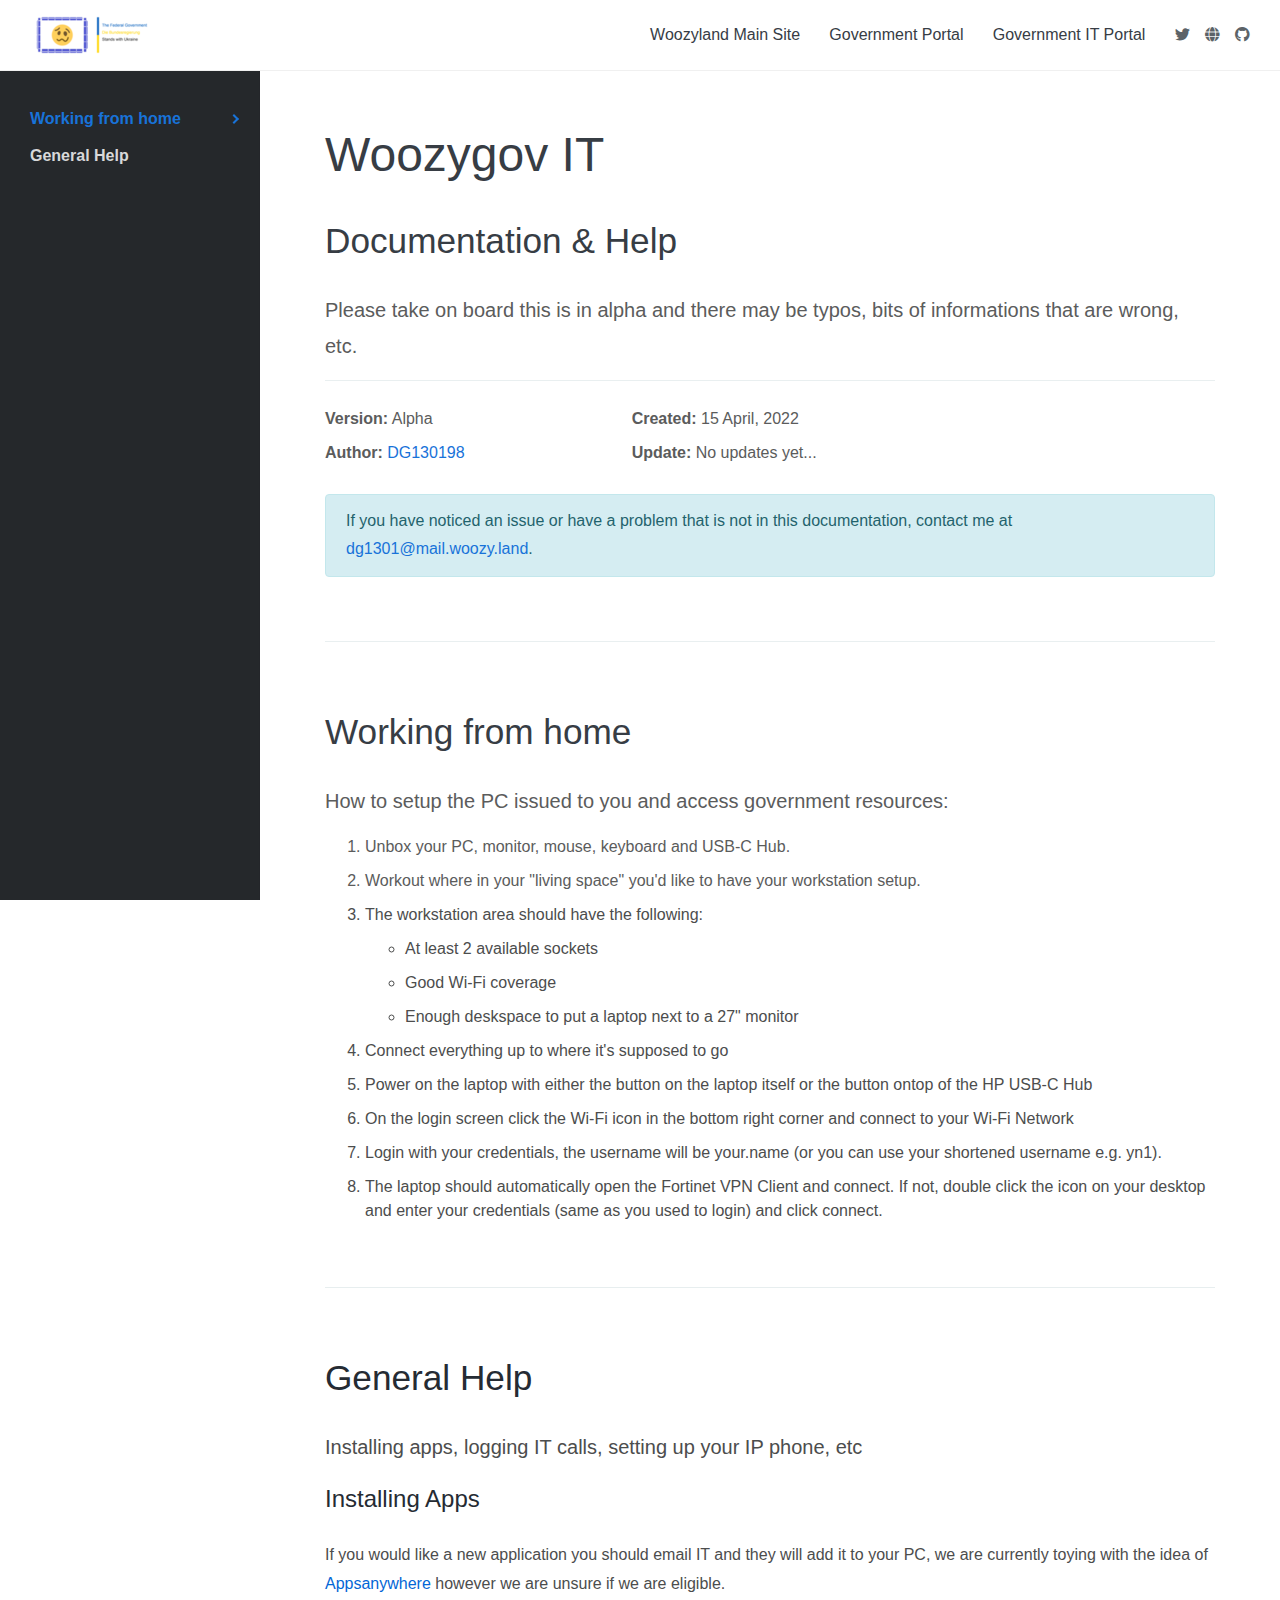
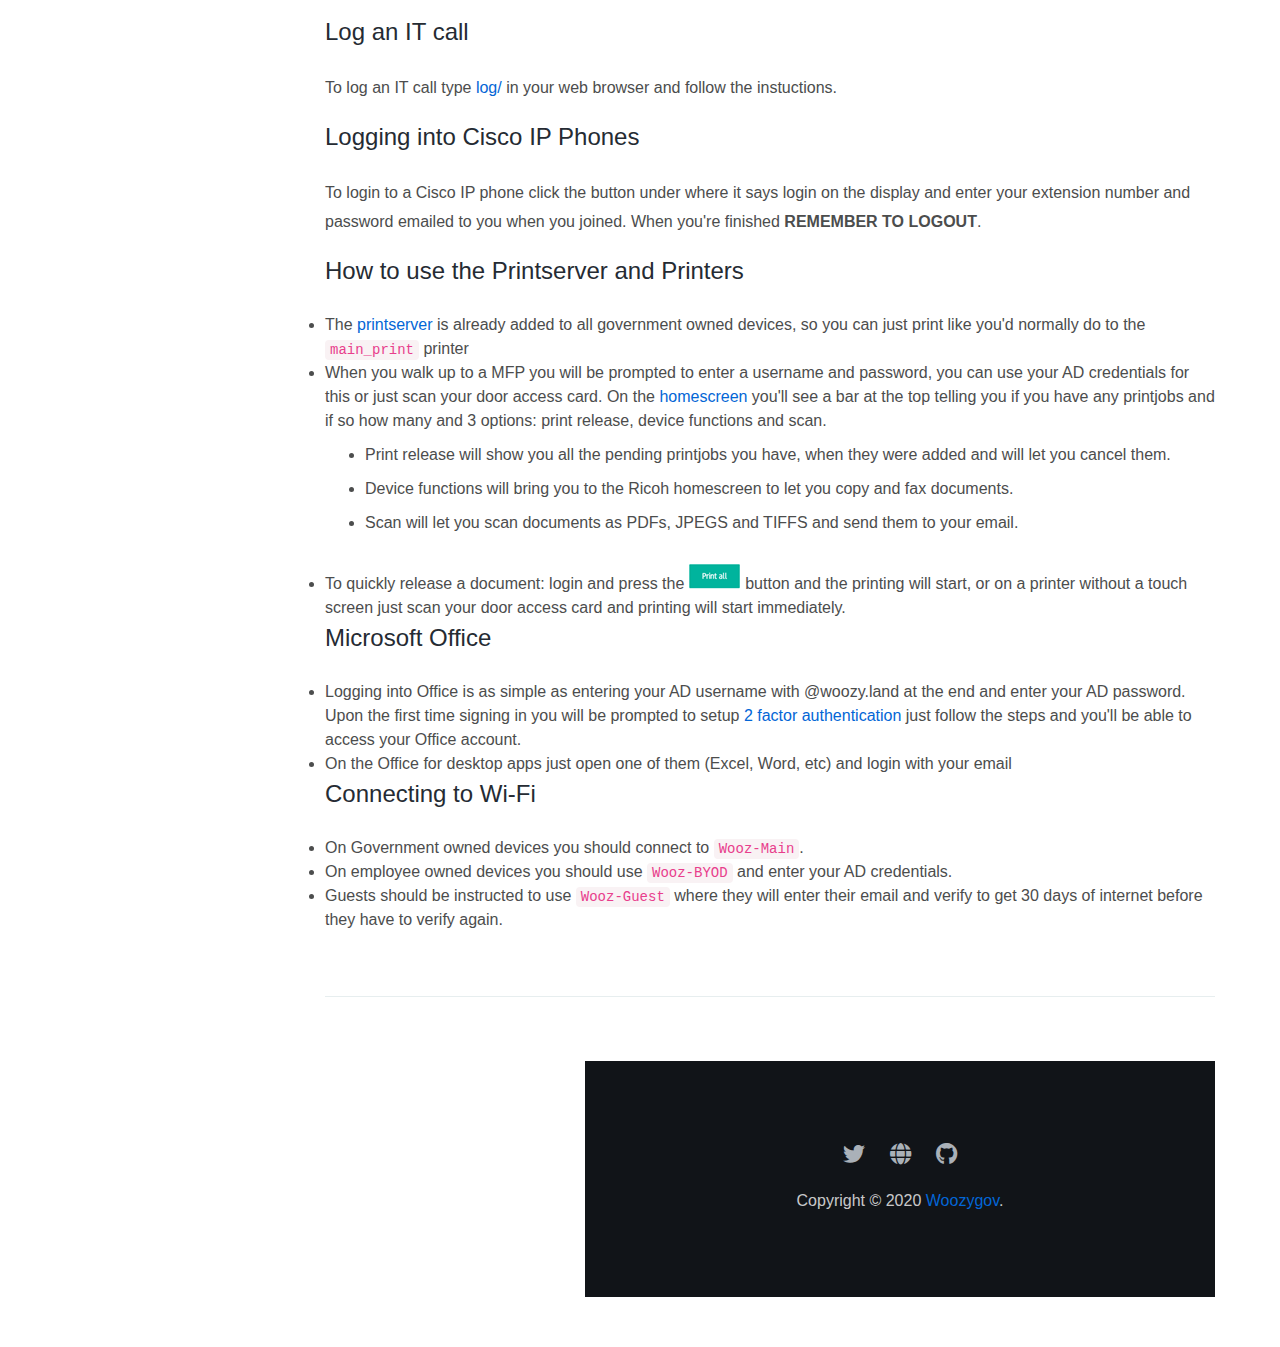
==== index.html @ 7e3f7d31 "Update" ====
<!DOCTYPE html>
<html lang="en">
<head>
<meta charset="UTF-8" />
<meta http-equiv="X-UA-Compatible" content="IE=edge">
<meta name="viewport" content="width=device-width, initial-scale=1, minimum-scale=1.0, shrink-to-fit=no">
<link href="https://woozy.land/assets/twitterwoozy.png" rel="icon" />
<title>Woozygov IT Docs</title>
<meta name="description" content="Woozygov IT Docs">
<meta name="author" content="DG1301">

<link rel="stylesheet" type="text/css" href="assets/vendor/bootstrap/css/bootstrap.min.css" />
<link rel="stylesheet" type="text/css" href="assets/vendor/font-awesome/css/all.min.css" />
<link rel="stylesheet" type="text/css" href="assets/vendor/magnific-popup/magnific-popup.min.css" />
<link rel="stylesheet" type="text/css" href="assets/vendor/highlight.js/styles/github.css" />
<link rel="stylesheet" type="text/css" href="assets/css/stylesheet.css" />
</head>

<body data-spy="scroll" data-target=".idocs-navigation" data-offset="125">

<div class="preloader">
  <div class="lds-ellipsis">
    <div></div>
    <div></div>
    <div></div>
    <div></div>
  </div>
</div>

<div id="main-wrapper"> 
  
  <header id="header" class="sticky-top"> 
    <nav class="primary-menu navbar navbar-expand-lg navbar-dropdown-dark">
      <div class="container-fluid">
		<button id="sidebarCollapse" class="navbar-toggler d-block d-md-none" type="button"><span></span><span class="w-75"></span><span class="w-50"></span></button>
		
        <a class="logo ml-md-3" href="https://woozy.land" title=""> <img src="fedgov_transparent_50.png" alt="Woozyland Logo"/> </a> 
        
		<button class="navbar-toggler ml-auto" type="button" data-toggle="collapse" data-target="#header-nav"><span></span><span></span><span></span></button>
        
		<div id="header-nav" class="collapse navbar-collapse justify-content-end">
          <ul class="navbar-nav">
                <li><a class="dropdown-item" href="https://woozy.land">Woozyland Main Site</a></li>
                <li><a class="dropdown-item" href="https://gov.woozy.land">Government Portal</a>
                <li><a class="dropdown-item" href="https://it.gov.woozy.land">Government IT Portal</a></li>
        </div>
        <ul class="social-icons social-icons-sm ml-lg-2 mr-2">
          <li class="social-icons-twitter"><a data-toggle="tooltip" href="https://www.twitter.com/woozygov/" target="_blank" title="" data-original-title="Twitter"><i class="fab fa-twitter"></i></a></li>
          <li class="social-icons-facebook"><a data-toggle="tooltip" href="https://woozy.land" target="_blank" title="" data-original-title="Website"><i class="fa fa-globe"></i></a></li>
          <li class="social-icons-github"><a data-toggle="tooltip" href="https://www.github.com/woozyland/" target="_blank" title="" data-original-title="Github"><i class="fab fa-github"></i></a></li>
        </ul>
      </div>
    </nav>
  </header>
  
  <div id="content" role="main">
    
	<div class="idocs-navigation bg-dark docs-navigation-dark">
      <ul class="nav flex-column ">
        <li class="nav-item"><a class="nav-link active" href="#workfromhome">Working from home</a></li>
        <li class="nav-item"><a class="nav-link" href="#gh">General Help</a>
          <ul class="nav flex-column">
			        <li class="nav-item"><a class="nav-link" href="#installapp">Installing Apps</a></li>
			        <li class="nav-item"><a class="nav-link" href="#logitcall">Log an IT Call</a></li>
			        <li class="nav-item"><a class="nav-link" href="#ciscoextlogin">Logging into Cisco IP Phones</a></li>
			        <li class="nav-item"><a class="nav-link" href="#printing">How to use the PrintServer and Printers</a></li>
			        <li class="nav-item"><a class="nav-link" href="#office">Microsoft Office</a></li>
              <li class="nav-item"><a class="nav-link" href="#wifi">Connecting to Wi-Fi</a></li>
          </ul>
        </li>
    </div>
    
    <div class="idocs-content">
      <div class="container"> 
        
        <section id="start">
        <h1>Woozygov IT</h1>
        <h2>Documentation & Help</h2>
        <p class="lead">Please take on board this is in alpha and there may be typos, bits of informations that are wrong, etc.</p>
		<hr>
		<div class="row">
			<div class="col-sm-6 col-lg-4">
				<ul class="list-unstyled">
					<li><strong>Version:</strong> Alpha</li>
					<li><strong>Author:</strong> <a href="https://twitter.com/dg130198" target="_blank">DG130198</a></li>
				</ul>
			</div>
			<div class="col-sm-6 col-lg-4">
				<ul class="list-unstyled">
					<li><strong class="font-weight-700">Created:</strong> 15 April, 2022</li>
					<li><strong>Update:</strong> No updates yet...</li>
				</ul>
			</div>
		</div>
        <p class="alert alert-info">If you have noticed an issue or have a problem that is not in this documentation, contact me at <a href="mailto:dg1301@mail.woozy.land">dg1301@mail.woozy.land</a>.</p>
        </section>
        
		<hr class="divider">
		
        <section id="workfromhome">
          <h2>Working from home</h2>
          <p class="lead">How to setup the PC issued to you and access government resources:</p>
          <ol>
            <li>Unbox your PC, monitor, mouse, keyboard and USB-C Hub.</li>
            <li>Workout where in your "living space" you'd like to have your workstation setup.</li>
            <li>The workstation area should have the following:
                <ul>
			          <li>At least 2 available sockets</li>
                <li>Good Wi-Fi coverage</li>
                <li>Enough deskspace to put a laptop next to a 27" monitor</li>
                </ul>
			      </li>
			      <li>Connect everything up to where it's supposed to go</li>
            <li>Power on the laptop with either the button on the laptop itself or the button ontop of the HP USB-C Hub</li>
            <li>On the login screen click the Wi-Fi icon in the bottom right corner and connect to your Wi-Fi Network</li>
            <li>Login with your credentials, the username will be your.name (or you can use your shortened username e.g. yn1).</li>
            <li>The laptop should automatically open the Fortinet VPN Client and connect. If not, double click the icon on your desktop and enter your credentials (same as you used to login) and click connect.</li>
          </ol>
        </section>
        
		<hr class="divider">

        <section id="gh">
          <h2>General Help</h2>
          <p class="lead">Installing apps, logging IT calls, setting up your IP phone, etc</p>
		
        <section id="installapp">
          <h4>Installing Apps</h4>
          <p>If you would like a new application you should email IT and they will add it to your PC, we are currently toying with the idea of <a href="https://www.appsanywhere.com">Appsanywhere</a> however we are unsure if we are eligible.</p>
	
        <section id="logitcall">
          <h4>Log an IT call</h4>
          <p>To log an IT call type <a href="https://log">log/</a> in your web browser and follow the instuctions.</p>
        </section>
 
        <section id="ciscoextlogin">
          <h4>Logging into Cisco IP Phones</h4>
          <p>To login to a Cisco IP phone click the button under where it says login on the display and enter your extension number and password emailed to you when you joined. When you're finished <b>REMEMBER TO LOGOUT</b>.</p>
        </section>
    
        <section id="printing">
          <h4>How to use the Printserver and Printers</h4>
          <li>The <a href="https://printserv.woozgov:9192">printserver</a> is already added to all government owned devices, so you can just print like you'd normally do to the <code>main_print</code> printer</li>
          <li>When you walk up to a MFP you will be prompted to enter a username and password, you can use your AD credentials for this or just scan your door access card. On the <a href="pcutmfhome.png">homescreen</a> you'll see a bar at the top telling you if you have any printjobs and if so how many and 3 options: print release, device functions and scan. 
            <ul>
              <li>Print release will show you all the pending printjobs you have, when they were added and will let you cancel them.</li> 
              <li>Device functions will bring you to the Ricoh homescreen to let you copy and fax documents.</li>
              <li>Scan will let you scan documents as PDFs, JPEGS and TIFFS and send them to your email.</li>
            </ul>
            <li>To quickly release a document: login and press the <img src="pntall.png"/> button and the printing will start, or on a printer without a touch screen just scan your door access card and printing will start immediately.</li>
	      </section>

        <section id="office">
          <h4>Microsoft Office</h4>
          <li>Logging into Office is as simple as entering your AD username with @woozy.land at the end and enter your AD password. Upon the first time signing in you will be prompted to setup <a href="https://en.m.wikipedia.org/wiki/Multi-factor_authentication">2 factor authentication</a> just follow the steps and you'll be able to access your Office account.</li>
          <li>On the Office for desktop apps just open one of them (Excel, Word, etc) and login with your email</li>
        </section>

        <section id="wifi">
          <h4>Connecting to Wi-Fi</h4>
          <li>On Government owned devices you should connect to <code>Wooz-Main</code>.</li>
          <li>On employee owned devices you should use <code>Wooz-BYOD</code> and enter your AD credentials.</li>
          <li>Guests should be instructed to use <code>Wooz-Guest</code> where they will enter their email and verify to get 30 days of internet before they have to verify again.</li>
        </section>
      </section>
       <hr class="divider">
  
        <footer id="footer" class="section bg-dark footer-text-light">
          <div class="container">
            <ul class="social-icons social-icons-lg social-icons-muted justify-content-center mb-3">
              <li><a data-toggle="tooltip" href="https://twitter.com/woozygov/" target="_blank" title="" data-original-title="Twitter"><i class="fab fa-twitter"></i></a></li>
              <li><a data-toggle="tooltip" href="https://www.woozy.land/" target="_blank" title="" data-original-title="Woozyland Main Site"><i class="fa fa-globe"></i></a></li>
              <li><a data-toggle="tooltip" href="https://www.github.com/woozyland" target="_blank" title="" data-original-title="GitHub"><i class="fab fa-github"></i></a></li>
            </ul>
            <p class="text-center">Copyright &copy; 2020 <a href="https://woozy.land">Woozygov</a>.</p>
          </div>
        </footer>
    
</div>

<a id="back-to-top" data-toggle="tooltip" title="Back to Top" href="javascript:void(0)"><i class="fa fa-chevron-up"></i></a> 

<script src="assets/vendor/jquery/jquery.min.js"></script> 
<script src="assets/vendor/bootstrap/js/bootstrap.bundle.min.js"></script> 
<script src="assets/vendor/highlight.js/highlight.min.js"></script> 
<script src="assets/vendor/jquery.easing/jquery.easing.min.js"></script> 
<script src="assets/vendor/magnific-popup/jquery.magnific-popup.min.js"></script> 
<script src="assets/js/theme.js"></script>
</body>
</html>
---- assets/vendor/highlight.js/styles/github.css ----
/*

github.com style (c) Vasily Polovnyov <vast@whiteants.net>

*/

.hljs {
  display: block;
  overflow-x: auto;
  padding: 0.5em;
  color: #333;
  background: #f8f8f8;
}

.hljs-comment,
.hljs-quote {
  color: #998;
  font-style: italic;
}

.hljs-keyword,
.hljs-selector-tag,
.hljs-subst {
  color: #333;
  font-weight: bold;
}

.hljs-number,
.hljs-literal,
.hljs-variable,
.hljs-template-variable,
.hljs-tag .hljs-attr {
  color: #008080;
}

.hljs-string,
.hljs-doctag {
  color: #d14;
}

.hljs-title,
.hljs-section,
.hljs-selector-id {
  color: #900;
  font-weight: bold;
}

.hljs-subst {
  font-weight: normal;
}

.hljs-type,
.hljs-class .hljs-title {
  color: #458;
  font-weight: bold;
}

.hljs-tag,
.hljs-name,
.hljs-attribute {
  color: #000080;
  font-weight: normal;
}

.hljs-regexp,
.hljs-link {
  color: #009926;
}

.hljs-symbol,
.hljs-bullet {
  color: #990073;
}

.hljs-built_in,
.hljs-builtin-name {
  color: #0086b3;
}

.hljs-meta {
  color: #999;
  font-weight: bold;
}

.hljs-deletion {
  background: #fdd;
}

.hljs-addition {
  background: #dfd;
}

.hljs-emphasis {
  font-style: italic;
}

.hljs-strong {
  font-weight: bold;
}
---- assets/css/stylesheet.css ----
/*===========================================================

   Template Name: iDocs - One Page Documentation HTML Template
   Author: Harnish Design
   Template URL: http://demo.harnishdesign.net/html/idocs
   Author URL: https://themeforest.net/user/harnishdesign
   File Description : Main css file of the template
	
=================================================
  Table of Contents
=================================================

	1. Basic
	2. Helpers Classes
	3. Layouts
		3.1 Side Navigation
		3.2 Docs Content
		3.3 Section Divider
	4. Header
		4.1 Main Navigation
	5 Elements
		5.1 List Style
		5.2 Changelog
		5.3 Accordion & Toggle
		5.4 Nav
		5.5 Tabs
		5.6 Popup Img
		5.7 Featured Box
	6 Footer
		6.1 Social Icons
		6.2 Back to Top
	7 Extra

=======================================================*/
/* =================================== */
/*  1. Basic Style 
/* =================================== */
body, html {
  height: 100%;
}

body {
  background: #dddddd;
  color: #4c4d4d;
}

/*-------- Preloader --------*/
.preloader {
  position: fixed;
  width: 100%;
  height: 100%;
  z-index: 999999999 !important;
  background-color: #fff;
  top: 0;
  left: 0;
  right: 0;
  bottom: 0;
}
.preloader .lds-ellipsis {
  display: inline-block;
  position: absolute;
  width: 80px;
  height: 80px;
  margin-top: -40px;
  margin-left: -40px;
  top: 50%;
  left: 50%;
}
.preloader .lds-ellipsis div {
  position: absolute;
  top: 33px;
  width: 13px;
  height: 13px;
  border-radius: 50%;
  background: #000;
  animation-timing-function: cubic-bezier(0, 1, 1, 0);
}
.preloader .lds-ellipsis div:nth-child(1) {
  left: 8px;
  animation: lds-ellipsis1 0.6s infinite;
}
.preloader .lds-ellipsis div:nth-child(2) {
  left: 8px;
  animation: lds-ellipsis2 0.6s infinite;
}
.preloader .lds-ellipsis div:nth-child(3) {
  left: 32px;
  animation: lds-ellipsis2 0.6s infinite;
}
.preloader .lds-ellipsis div:nth-child(4) {
  left: 56px;
  animation: lds-ellipsis3 0.6s infinite;
}

@keyframes lds-ellipsis1 {
  0% {
    transform: scale(0);
  }
  100% {
    transform: scale(1);
  }
}
@keyframes lds-ellipsis3 {
  0% {
    transform: scale(1);
  }
  100% {
    transform: scale(0);
  }
}
@keyframes lds-ellipsis2 {
  0% {
    transform: translate(0, 0);
  }
  100% {
    transform: translate(24px, 0);
  }
}
/*--- Preloader Magnific Popup ----*/
.mfp-container .preloader {
  background: transparent;
}
.mfp-container .preloader .lds-ellipsis div {
  background: #fff;
}

::selection {
  background: #0366d6;
  color: #fff;
  text-shadow: none;
}

code {
  padding: 2px 5px;
  background-color: #f9f2f4;
  border-radius: 4px;
}

form {
  padding: 0;
  margin: 0;
  display: inline;
}

img {
  vertical-align: inherit;
}

a, a:focus {
  color: #0366d6;
  -webkit-transition: all 0.2s ease;
  transition: all 0.2s ease;
}

a:hover, a:active {
  color: #0355b3;
  -webkit-transition: all 0.2s ease;
  transition: all 0.2s ease;
}

a:focus, a:active,
.btn.active.focus,
.btn.active:focus,
.btn.focus,
.btn:active.focus,
.btn:active:focus,
.btn:focus,
button:focus,
button:active {
  outline: none;
}

p {
  line-height: 1.8;
}

blockquote {
  border-left: 5px solid #eee;
  padding: 10px 20px;
}

iframe {
  border: 0 !important;
}

h1, h2, h3, h4, h5, h6 {
  color: #252b33;
  line-height: 1.5;
  margin: 0 0 1.5rem 0;
  font-family: Roboto, sans-serif;
}

h1 {
  font-size: 3rem;
}

h2 {
  font-size: 2.2rem;
}

dl, ol, ul, pre, blockquote, .table {
  margin-bottom: 1.8rem;
}

/*=== Highlight Js ===*/
.hljs {
  padding: 1.5rem;
}

/* =================================== */
/*  2. Helpers Classes
/* =================================== */
/* Box Shadow */
.shadow-md {
  -webkit-box-shadow: 0px 0px 50px -35px rgba(0, 0, 0, 0.4) !important;
  box-shadow: 0px 0px 50px -35px rgba(0, 0, 0, 0.4) !important;
}

/* Border Radius */
.rounded-lg {
  border-radius: 0.6rem !important;
}

.rounded-top-0 {
  border-top-left-radius: 0px !important;
  border-top-right-radius: 0px !important;
}

.rounded-bottom-0 {
  border-bottom-left-radius: 0px !important;
  border-bottom-right-radius: 0px !important;
}

.rounded-left-0 {
  border-top-left-radius: 0px !important;
  border-bottom-left-radius: 0px !important;
}

.rounded-right-0 {
  border-top-right-radius: 0px !important;
  border-bottom-right-radius: 0px !important;
}

/* Border Size */
.border-1 {
  border-width: 1px !important;
}

.border-2 {
  border-width: 2px !important;
}

.border-3 {
  border-width: 3px !important;
}

.border-4 {
  border-width: 4px !important;
}

.border-5 {
  border-width: 5px !important;
}

/* Text Size */
.text-0 {
  font-size: 11px !important;
  font-size: 0.6875rem !important;
}

.text-1 {
  font-size: 12px !important;
  font-size: 0.75rem !important;
}

.text-2 {
  font-size: 14px !important;
  font-size: 0.875rem !important;
}

.text-3 {
  font-size: 16px !important;
  font-size: 1rem !important;
}

.text-4 {
  font-size: 18px !important;
  font-size: 1.125rem !important;
}

.text-5 {
  font-size: 21px !important;
  font-size: 1.3125rem !important;
}

.text-6 {
  font-size: 24px !important;
  font-size: 1.50rem !important;
}

.text-7 {
  font-size: 28px !important;
  font-size: 1.75rem !important;
}

.text-8 {
  font-size: 32px !important;
  font-size: 2rem !important;
}

.text-9 {
  font-size: 36px !important;
  font-size: 2.25rem !important;
}

.text-10 {
  font-size: 40px !important;
  font-size: 2.50rem !important;
}

.text-11 {
  font-size: 2.75rem !important;
}
@media (max-width: 992px) {
  .text-11 {
    font-size: calc(1.4rem + 2.1774193548vw)  !important;
  }
}

.text-12 {
  font-size: 3rem !important;
}
@media (max-width: 992px) {
  .text-12 {
    font-size: calc(1.425rem + 2.5403225806vw)  !important;
  }
}

.text-13 {
  font-size: 3.25rem !important;
}
@media (max-width: 992px) {
  .text-13 {
    font-size: calc(1.45rem + 2.9032258065vw)  !important;
  }
}

.text-14 {
  font-size: 3.5rem !important;
}
@media (max-width: 992px) {
  .text-14 {
    font-size: calc(1.475rem + 3.2661290323vw)  !important;
  }
}

.text-15 {
  font-size: 3.75rem !important;
}
@media (max-width: 992px) {
  .text-15 {
    font-size: calc(1.5rem + 3.6290322581vw)  !important;
  }
}

.text-16 {
  font-size: 4rem !important;
}
@media (max-width: 992px) {
  .text-16 {
    font-size: calc(1.525rem + 3.9919354839vw)  !important;
  }
}

.text-17 {
  font-size: 4.5rem !important;
}
@media (max-width: 992px) {
  .text-17 {
    font-size: calc(1.575rem + 4.7177419355vw)  !important;
  }
}

.text-18 {
  font-size: 5rem !important;
}
@media (max-width: 992px) {
  .text-18 {
    font-size: calc(1.625rem + 5.4435483871vw)  !important;
  }
}

.text-19 {
  font-size: 5.25rem !important;
}
@media (max-width: 992px) {
  .text-19 {
    font-size: calc(1.65rem + 5.8064516129vw)  !important;
  }
}

.text-20 {
  font-size: 5.75rem !important;
}
@media (max-width: 992px) {
  .text-20 {
    font-size: calc(1.7rem + 6.5322580645vw)  !important;
  }
}

.text-21 {
  font-size: 6.5rem !important;
}
@media (max-width: 992px) {
  .text-21 {
    font-size: calc(1.775rem + 7.6209677419vw)  !important;
  }
}

.text-22 {
  font-size: 7rem !important;
}
@media (max-width: 992px) {
  .text-22 {
    font-size: calc(1.825rem + 8.3467741935vw)  !important;
  }
}

.text-23 {
  font-size: 7.75rem !important;
}
@media (max-width: 992px) {
  .text-23 {
    font-size: calc(1.9rem + 9.435483871vw)  !important;
  }
}

.text-24 {
  font-size: 8.25rem !important;
}
@media (max-width: 992px) {
  .text-24 {
    font-size: calc(1.95rem + 10.1612903226vw)  !important;
  }
}

.text-25 {
  font-size: 9rem !important;
}
@media (max-width: 992px) {
  .text-25 {
    font-size: calc(2.025rem + 11.25vw)  !important;
  }
}

.text-11, .text-12, .text-13, .text-14, .text-15, .text-16, .text-17, .text-18, .text-19, .text-20, .text-21, .text-22, .text-23, .text-24, .text-25 {
  line-height: 1.3;
}

/* Line height */
.line-height-07 {
  line-height: 0.7 !important;
}

.line-height-1 {
  line-height: 1 !important;
}

.line-height-2 {
  line-height: 1.2 !important;
}

.line-height-3 {
  line-height: 1.4 !important;
}

.line-height-4 {
  line-height: 1.6 !important;
}

.line-height-5 {
  line-height: 1.8 !important;
}

/* Font Weight */
.font-weight-100 {
  font-weight: 100 !important;
}

.font-weight-200 {
  font-weight: 200 !important;
}

.font-weight-300 {
  font-weight: 300 !important;
}

.font-weight-400 {
  font-weight: 400 !important;
}

.font-weight-500 {
  font-weight: 500 !important;
}

.font-weight-600 {
  font-weight: 600 !important;
}

.font-weight-700 {
  font-weight: 700 !important;
}

.font-weight-800 {
  font-weight: 800 !important;
}

.font-weight-900 {
  font-weight: 900 !important;
}

/* Opacity */
.opacity-0 {
  opacity: 0;
}

.opacity-1 {
  opacity: 0.1;
}

.opacity-2 {
  opacity: 0.2;
}

.opacity-3 {
  opacity: 0.3;
}

.opacity-4 {
  opacity: 0.4;
}

.opacity-5 {
  opacity: 0.5;
}

.opacity-6 {
  opacity: 0.6;
}

.opacity-7 {
  opacity: 0.7;
}

.opacity-8 {
  opacity: 0.8;
}

.opacity-9 {
  opacity: 0.9;
}

.opacity-10 {
  opacity: 1;
}

/* Background light */
.bg-light-1 {
  background-color: #e9ecef !important;
}

.bg-light-2 {
  background-color: #dee2e6 !important;
}

.bg-light-3 {
  background-color: #ced4da !important;
}

.bg-light-4 {
  background-color: #adb5bd !important;
}

/* Background Dark */
.bg-dark {
  background-color: #111418 !important;
}

.bg-dark-1 {
  background-color: #212529 !important;
}

.bg-dark-2 {
  background-color: #343a40 !important;
}

.bg-dark-3 {
  background-color: #495057 !important;
}

.bg-dark-4 {
  background-color: #6c757d !important;
}

/* Progress Bar */
.progress-sm {
  height: 0.5rem !important;
}

.progress-lg {
  height: 1.5rem !important;
}

hr {
  border-top: 1px solid rgba(16, 85, 96, 0.1);
}

/* =================================== */
/*  3. Layouts
/* =================================== */
#main-wrapper {
  background: #fff;
}

.box #main-wrapper {
  max-width: 1200px;
  margin: 0 auto;
  -webkit-box-shadow: 0px 0px 10px rgba(0, 0, 0, 0.1);
  box-shadow: 0px 0px 10px rgba(0, 0, 0, 0.1);
}
.box .idocs-navigation {
  left: auto;
}

@media (min-width: 1200px) {
  .container {
    max-width: 1170px !important;
  }
}
/*=== 3.1 Side Navigation ===*/
.idocs-navigation {
  position: fixed;
  top: 70px;
  left: 0;
  overflow: hidden;
  overflow-y: auto;
  width: 260px;
  height: calc(100% - 70px);
  z-index: 1;
  border-right: 1px solid rgba(0, 0, 0, 0.05);
  transition: all 0.3s;
}
.idocs-navigation > .nav {
  padding: 30px 0;
}
.idocs-navigation .nav .nav-item {
  position: relative;
}
.idocs-navigation .nav .nav {
  margin: 0 0 5px;
}
.idocs-navigation .nav .nav-link {
  position: relative;
  padding: 6px 30px;
  line-height: 25px;
  font-weight: 600;
}
.idocs-navigation .nav .nav-item:hover > .nav-link, .idocs-navigation .nav .nav-item .nav-link.active {
  font-weight: 700;
}
.idocs-navigation .nav .nav {
  display: none;
  border-left: 1px solid regba(0, 0, 0, 0.3);
}
.idocs-navigation .nav .nav .nav-item .nav-link:after {
  content: "";
  position: absolute;
  left: 30px;
  height: 100%;
  border-left: 1px solid rgba(0, 0, 0, 0.12);
  width: 1px;
  top: 0;
}
.idocs-navigation .nav .nav .nav-item .nav-link.active:after {
  border-color: #0366d6;
  border-width: 2px;
}
.idocs-navigation .nav .nav-item .nav-link.active + .nav {
  display: block;
}
.idocs-navigation .nav .nav .nav-link {
  color: #6a6a6a;
  padding: 4px 30px 4px 45px;
  font-size: 15px;
  text-transform: none;
}
.idocs-navigation .nav .nav .nav .nav-link {
  padding: 4px 30px 4px 60px;
  font-size: 15px;
}
.idocs-navigation .nav .nav .nav .nav-item .nav-link:after {
  left: 45px;
}
.idocs-navigation > .nav > .nav-item > .nav-link.active:after {
  position: absolute;
  content: " ";
  top: 50%;
  right: 18px;
  border-color: #000;
  border-top: 2px solid;
  border-right: 2px solid;
  width: 7px;
  height: 7px;
  -webkit-transform: translate(-50%, -50%) rotate(45deg);
  transform: translate(-50%, -50%) rotate(45deg);
  -webkit-transition: all 0.2s ease;
  transition: all 0.2s ease;
}
.idocs-navigation.docs-navigation-dark .nav .nav-link {
  color: rgba(250, 250, 250, 0.85);
}
.idocs-navigation.docs-navigation-dark .nav .nav .nav-link {
  color: rgba(250, 250, 250, 0.7);
}
.idocs-navigation.docs-navigation-dark .nav .nav .nav-item .nav-link:after {
  border-color: rgba(250, 250, 250, 0.2);
}
.idocs-navigation.docs-navigation-dark .nav .nav .nav-item .nav-link.active:after {
  border-color: #0366d6;
}

/*=== 3.2 Docs Content ===*/
.idocs-content {
  position: relative;
  margin-left: 260px;
  padding: 0px 50px 50px;
  min-height: 750px;
  transition: all 0.3s;
}
.idocs-content section:first-child {
  padding-top: 3rem;
}
.idocs-content ol li, .idocs-content ul li {
  margin-top: 10px;
}

@media (max-width: 767.98px) {
  .idocs-navigation {
    margin-left: -260px;
  }
  .idocs-navigation.active {
    margin-left: 0;
  }

  .idocs-content {
    margin-left: 0px;
    padding: 0px;
  }
}
/*=== 3.3 Section Divider ===*/
.divider {
  margin: 4rem 0;
}

/* =================================== */
/*  4. Header
/* =================================== */
#header {
  -webkit-transition: all 0.5s ease;
  transition: all 0.5s ease;
}
#header .navbar {
  padding: 0px;
  min-height: 70px;
}
#header .logo {
  -webkit-box-align: center;
  -ms-flex-align: center;
  align-items: center;
  display: -webkit-box;
  display: -ms-flexbox;
  display: flex;
  -ms-flex-item-align: stretch;
  align-self: stretch;
}

/*=== 4.1 Main Navigation ===*/
.navbar-light .navbar-nav .active > .nav-link {
  color: #0c2f55;
}
.navbar-light .navbar-nav .nav-link.active, .navbar-light .navbar-nav .nav-link.show {
  color: #0c2f55;
}
.navbar-light .navbar-nav .show > .nav-link {
  color: #0c2f55;
}

.primary-menu {
  display: -webkit-box !important;
  display: -ms-flexbox !important;
  display: flex !important;
  height: auto !important;
  -webkit-box-ordinal-group: 0;
  -ms-flex-item-align: stretch;
  align-self: stretch;
  background: #fff;
  border-bottom: 1px solid #efefef;
}
.primary-menu.bg-transparent {
  position: absolute;
  z-index: 999;
  top: 0;
  left: 0;
  width: 100%;
  box-shadow: none;
  border-bottom: 1px solid rgba(250, 250, 250, 0.3);
}
.primary-menu.sticky-on {
  position: fixed;
  top: 0;
  width: 100%;
  z-index: 1020;
  left: 0;
  -webkit-box-shadow: 0px 0px 10px rgba(0, 0, 0, 0.05);
  box-shadow: 0px 0px 10px rgba(0, 0, 0, 0.05);
  -webkit-animation: slide-down 0.7s;
  -moz-animation: slide-down 0.7s;
  animation: slide-down 0.7s;
}
@-webkit-keyframes slide-down {
  0% {
    opacity: 0;
    transform: translateY(-100%);
  }
  100% {
    opacity: 1;
    transform: translateY(0);
  }
}
@-moz-keyframes slide-down {
  0% {
    opacity: 0;
    transform: translateY(-100%);
  }
  100% {
    opacity: 1;
    transform: translateY(0);
  }
}
@keyframes slide-down {
  0% {
    opacity: 0;
    transform: translateY(-100%);
  }
  100% {
    opacity: 1;
    transform: translateY(0);
  }
}
.primary-menu.sticky-on .none-on-sticky {
  display: none !important;
}
.primary-menu ul.navbar-nav > li {
  display: -webkit-box;
  display: -ms-flexbox;
  display: flex;
  height: 100%;
}
.primary-menu ul.navbar-nav > li + li {
  margin-left: 2px;
}
.primary-menu ul.navbar-nav > li a {
  display: -webkit-box;
  display: -ms-flexbox;
  display: flex;
  -webkit-box-align: center;
  -ms-flex-align: center;
  align-items: center;
}
.primary-menu ul.navbar-nav > li > a:not(.btn) {
  height: 70px;
  padding: 0px 0.85em;
  color: #252b33;
  -webkit-transition: all 0.2s ease;
  transition: all 0.2s ease;
  position: relative;
  position: relative;
}
.primary-menu ul.navbar-nav > li:hover > a:not(.btn), .primary-menu ul.navbar-nav > li > a.active:not(.btn) {
  color: #0366d6;
  text-decoration: none;
  -webkit-transition: all 0.2s ease;
  transition: all 0.2s ease;
}
.primary-menu ul.navbar-nav > li a.btn {
  padding: 0.4rem 1.4rem;
}
.primary-menu ul.navbar-nav > li.dropdown .dropdown-menu li > a:not(.btn) {
  padding: 8px 0px;
  background-color: transparent;
  text-transform: none;
  color: #777;
  -webkit-transition: all 0.2s ease;
  transition: all 0.2s ease;
}
.primary-menu ul.navbar-nav > li.dropdown .dropdown-menu li:hover > a:not(.btn) {
  color: #0366d6;
  -webkit-transition: all 0.2s ease;
  transition: all 0.2s ease;
}
.primary-menu ul.navbar-nav > li.dropdown:hover > a:after {
  clear: both;
  content: ' ';
  display: block;
  width: 0;
  height: 0;
  border-style: solid;
  border-color: transparent transparent #fff transparent;
  position: absolute;
  border-width: 0px 7px 6px 7px;
  bottom: 0px;
  left: 50%;
  margin: 0 0 0 -5px;
  z-index: 1022;
}
.primary-menu ul.navbar-nav > li.dropdown .dropdown-menu {
  -webkit-box-shadow: 0px 0px 12px rgba(0, 0, 0, 0.176);
  box-shadow: 0px 0px 12px rgba(0, 0, 0, 0.176);
  border: 0px none;
  padding: 10px 15px;
  min-width: 220px;
  margin: 0;
  font-size: 14px;
  font-size: 0.875rem;
  z-index: 1021;
}
.primary-menu ul.navbar-nav > li.dropdown > .dropdown-toggle .arrow {
  display: none;
}
.primary-menu .dropdown-menu-right {
  left: auto !important;
  right: 100% !important;
}
.primary-menu ul.navbar-nav > li.dropdown-mega {
  position: static;
}
.primary-menu ul.navbar-nav > li.dropdown-mega > .dropdown-menu {
  width: 100%;
  padding: 20px 20px;
  margin-left: 0px !important;
}
.primary-menu ul.navbar-nav > li.dropdown-mega .dropdown-mega-content > .row > div {
  padding: 5px 5px 5px 20px;
  border-right: 1px solid #eee;
}
.primary-menu ul.navbar-nav > li.dropdown-mega .dropdown-mega-content > .row > div:last-child {
  border-right: 0;
}
.primary-menu ul.navbar-nav > li.dropdown-mega .sub-title {
  display: block;
  font-size: 16px;
  margin-top: 1rem;
  padding-bottom: 5px;
}
.primary-menu ul.navbar-nav > li.dropdown-mega .dropdown-mega-submenu {
  list-style-type: none;
  padding-left: 0px;
}
.primary-menu ul.navbar-nav > li a.btn {
  font-size: 14px;
  padding: 0.65rem 2rem;
  text-transform: uppercase;
}
.primary-menu ul.navbar-nav > li.dropdown .dropdown-menu .dropdown-menu {
  left: 100%;
  margin-top: -40px;
}
.primary-menu ul.navbar-nav > li.dropdown .dropdown-menu .dropdown-toggle:after {
  border-top: .4em solid transparent;
  border-right: 0;
  border-bottom: 0.4em solid transparent;
  border-left: 0.4em solid;
}
.primary-menu ul.navbar-nav > li.dropdown .dropdown-toggle .arrow {
  position: absolute;
  min-width: 30px;
  height: 100%;
  right: 0px;
  top: 0;
  -webkit-transition: all 0.2s ease;
  transition: all 0.2s ease;
}
.primary-menu ul.navbar-nav > li.dropdown .dropdown-toggle .arrow:after {
  content: " ";
  position: absolute;
  top: 50%;
  left: 50%;
  border-color: #000;
  border-top: 1px solid;
  border-right: 1px solid;
  width: 6px;
  height: 6px;
  -webkit-transform: translate(-50%, -50%) rotate(45deg);
  transform: translate(-50%, -50%) rotate(45deg);
}
.primary-menu .dropdown-toggle:after {
  content: none;
}
.primary-menu.navbar-line-under-text ul.navbar-nav > li > a:not(.btn):after {
  position: absolute;
  content: "";
  height: 2px;
  width: 0;
  left: 50%;
  right: 0;
  bottom: 14px;
  background-color: transparent;
  color: #fff;
  border-bottom: 2px solid #0366d6;
  -webkit-transition: all 0.3s ease-in-out;
  transition: all 0.3s ease-in-out;
  transform: translate(-50%, 0) translateZ(0);
  -webkit-transform: translate(-50%, 0) translateZ(0);
}
.primary-menu.navbar-line-under-text ul.navbar-nav > li > a:hover:not(.logo):after, .primary-menu.navbar-line-under-text ul.navbar-nav > li > a.active:after {
  width: calc(100% - 0.99em);
}

/*== Color Options ==*/
.primary-menu.navbar-text-light .navbar-toggler span {
  background: #fff;
}

.primary-menu.navbar-text-light .navbar-nav > li > a:not(.btn) {
  color: #fff;
}
.primary-menu.navbar-text-light .navbar-nav > li:hover > a:not(.btn), .primary-menu.navbar-text-light .navbar-nav > li > a.active:not(.btn) {
  color: rgba(250, 250, 250, 0.75);
}

.primary-menu.navbar-text-light.navbar-line-under-text .navbar-nav > li > a:not(.logo):after, .primary-menu.navbar-text-light.navbar-line-under-text .navbar-nav > li > a.active:after {
  border-color: rgba(250, 250, 250, 0.6);
}

.primary-menu.navbar-dropdown-dark ul.navbar-nav > li.dropdown .dropdown-menu {
  background-color: #252A2C;
  color: #fff;
}
.primary-menu.navbar-dropdown-dark ul.navbar-nav > li.dropdown .dropdown-menu .dropdown-menu {
  background-color: #272c2e;
}
.primary-menu.navbar-dropdown-dark ul.navbar-nav > li.dropdown:hover > a:after {
  border-color: transparent transparent #252A2C transparent;
}
.primary-menu.navbar-dropdown-dark ul.navbar-nav > li.dropdown .dropdown-menu li > a:not(.btn) {
  color: rgba(250, 250, 250, 0.8);
}
.primary-menu.navbar-dropdown-dark ul.navbar-nav > li.dropdown .dropdown-menu li:hover > a:not(.btn) {
  color: #fafafa;
  font-weight: 600;
}
.primary-menu.navbar-dropdown-dark ul.navbar-nav > li.dropdown-mega .dropdown-mega-content > .row > div {
  border-color: #3a3a3a;
}
.primary-menu.navbar-dropdown-primary ul.navbar-nav > li.dropdown .dropdown-menu {
  background-color: #0366d6;
  color: #fff;
}
.primary-menu.navbar-dropdown-primary ul.navbar-nav > li.dropdown .dropdown-menu .dropdown-menu {
  background-color: #0366d6;
}
.primary-menu.navbar-dropdown-primary ul.navbar-nav > li.dropdown:hover > a:after {
  border-color: transparent transparent #0366d6 transparent;
}
.primary-menu.navbar-dropdown-primary ul.navbar-nav > li.dropdown .dropdown-menu li > a:not(.btn) {
  color: rgba(250, 250, 250, 0.95);
}
.primary-menu.navbar-dropdown-primary ul.navbar-nav > li.dropdown .dropdown-menu li:hover > a:not(.btn) {
  color: #fafafa;
  font-weight: 600;
}
.primary-menu.navbar-dropdown-primary ul.navbar-nav > li.dropdown-mega .dropdown-mega-content > .row > div {
  border-color: rgba(250, 250, 250, 0.2);
}

/* Hamburger Menu Button */
.navbar-toggler {
  width: 25px;
  height: 30px;
  padding: 10px;
  margin: 18px 15px;
  position: relative;
  border: none;
  -webkit-transform: rotate(0deg);
  transform: rotate(0deg);
  -webkit-transition: 0.5s ease-in-out;
  transition: 0.5s ease-in-out;
  cursor: pointer;
  display: block;
}
.navbar-toggler span {
  display: block;
  position: absolute;
  height: 2px;
  width: 100%;
  background: #3c3636;
  border-radius: 2px;
  opacity: 1;
  left: 0;
  -webkit-transform: rotate(0deg);
  transform: rotate(0deg);
  -webkit-transition: 0.25s ease-in-out;
  transition: 0.25s ease-in-out;
}
.navbar-toggler span:nth-child(1) {
  top: 7px;
  -webkit-transform-origin: left center;
  -moz-transform-origin: left center;
  -o-transform-origin: left center;
  transform-origin: left center;
}
.navbar-toggler span:nth-child(2) {
  top: 14px;
  -webkit-transform-origin: left center;
  -moz-transform-origin: left center;
  -o-transform-origin: left center;
  transform-origin: left center;
}
.navbar-toggler span:nth-child(3) {
  top: 21px;
  -webkit-transform-origin: left center;
  -moz-transform-origin: left center;
  -o-transform-origin: left center;
  transform-origin: left center;
}
.navbar-toggler.show span:nth-child(1) {
  top: 4px;
  left: 3px;
  -webkit-transform: rotate(45deg);
  transform: rotate(45deg);
}
.navbar-toggler.show span:nth-child(2) {
  width: 0%;
  opacity: 0;
}
.navbar-toggler.show span:nth-child(3) {
  top: 22px;
  left: 3px;
  -webkit-transform: rotate(-45deg);
  transform: rotate(-45deg);
}

.navbar-accordion {
  position: initial;
}

.navbar-expand-none .navbar-collapse {
  position: absolute;
  top: 99%;
  right: 0;
  left: 0;
  background: #fff;
  margin-top: 0px;
  z-index: 1000;
  -webkit-box-shadow: 0px 0px 15px rgba(0, 0, 0, 0.1);
  box-shadow: 0px 0px 15px rgba(0, 0, 0, 0.1);
}
.navbar-expand-none .navbar-collapse .navbar-nav {
  overflow: hidden;
  overflow-y: auto;
  max-height: 65vh;
  padding: 15px;
}
.navbar-expand-none ul.navbar-nav li {
  display: block;
  border-bottom: 1px solid #eee;
  margin: 0;
  padding: 0;
}
.navbar-expand-none ul.navbar-nav li:last-child {
  border: none;
}
.navbar-expand-none ul.navbar-nav li + li {
  margin-left: 0px;
}
.navbar-expand-none ul.navbar-nav li.dropdown > .dropdown-toggle > .arrow.show:after {
  -webkit-transform: translate(-50%, -50%) rotate(-45deg);
  transform: translate(-50%, -50%) rotate(-45deg);
  -webkit-transition: all 0.2s ease;
  transition: all 0.2s ease;
}
.navbar-expand-none ul.navbar-nav li > a:hover:after, .navbar-expand-none ul.navbar-nav li > a.active:after {
  content: none !important;
  width: 0px !important;
}
.navbar-expand-none ul.navbar-nav li.dropdown > .dropdown-toggle .arrow {
  display: block;
}
.navbar-expand-none ul.navbar-nav > li > a:not(.btn) {
  height: auto;
  padding: 8px 0;
  position: relative;
}
.navbar-expand-none ul.navbar-nav > li.dropdown .dropdown-menu li > a:not(.btn) {
  padding: 8px 0;
  position: relative;
}
.navbar-expand-none ul.navbar-nav > li.dropdown:hover > a:after {
  content: none;
}
.navbar-expand-none ul.navbar-nav > li.dropdown .dropdown-toggle .arrow:after {
  -webkit-transform: translate(-50%, -50%) rotate(134deg);
  transform: translate(-50%, -50%) rotate(134deg);
  -webkit-transition: all 0.2s ease;
  transition: all 0.2s ease;
}
.navbar-expand-none ul.navbar-nav > li.dropdown .dropdown-menu {
  margin: 0;
  -webkit-box-shadow: none;
  box-shadow: none;
  border: none;
  padding: 0px 0px 0px 15px;
}
.navbar-expand-none ul.navbar-nav > li.dropdown .dropdown-menu .dropdown-menu {
  margin: 0;
}
.navbar-expand-none ul.navbar-nav > li.dropdown-mega .dropdown-mega-content > .row > div {
  padding: 0px 15px;
}
.navbar-expand-none.navbar-text-light .navbar-collapse {
  background: rgba(0, 0, 0, 0.95);
}
.navbar-expand-none.navbar-text-light .navbar-collapse ul.navbar-nav li {
  border-color: rgba(250, 250, 250, 0.15);
}
.navbar-expand-none.navbar-dropdown-dark .navbar-collapse {
  background-color: #252A2C;
}
.navbar-expand-none.navbar-dropdown-primary .navbar-collapse {
  background-color: #0366d6;
}
.navbar-expand-none.navbar-dropdown-primary ul.navbar-nav > li.dropdown .dropdown-menu .dropdown-menu {
  background-color: #0366d6;
}
.navbar-expand-none.navbar-dropdown-dark ul.navbar-nav li {
  border-color: #444;
}
.navbar-expand-none.navbar-dropdown-dark ul.navbar-nav > li > a {
  color: #a3a2a2;
}
.navbar-expand-none.navbar-dropdown-dark ul.navbar-nav > li:hover > a {
  color: #fff;
}
.navbar-expand-none.navbar-dropdown-primary ul.navbar-nav li {
  border-color: rgba(250, 250, 250, 0.2);
}
.navbar-expand-none.navbar-dropdown-primary ul.navbar-nav > li > a {
  color: rgba(250, 250, 250, 0.8);
}
.navbar-expand-none.navbar-dropdown-primary ul.navbar-nav > li:hover > a {
  color: #fff;
}

@media (max-width: 575.98px) {
  .navbar-expand-sm .navbar-collapse {
    position: absolute;
    top: 99%;
    right: 0;
    left: 0;
    background: #fff;
    margin-top: 0px;
    z-index: 1000;
    -webkit-box-shadow: 0px 0px 15px rgba(0, 0, 0, 0.1);
    box-shadow: 0px 0px 15px rgba(0, 0, 0, 0.1);
  }
  .navbar-expand-sm .navbar-collapse .navbar-nav {
    overflow: hidden;
    overflow-y: auto;
    max-height: 65vh;
    padding: 15px;
  }
  .navbar-expand-sm ul.navbar-nav li {
    display: block;
    border-bottom: 1px solid #eee;
    margin: 0;
    padding: 0;
  }
  .navbar-expand-sm ul.navbar-nav li:last-child {
    border: none;
  }
  .navbar-expand-sm ul.navbar-nav li + li {
    margin-left: 0px;
  }
  .navbar-expand-sm ul.navbar-nav li.dropdown > .dropdown-toggle > .arrow.show:after {
    -webkit-transform: translate(-50%, -50%) rotate(-45deg);
    transform: translate(-50%, -50%) rotate(-45deg);
    -webkit-transition: all 0.2s ease;
    transition: all 0.2s ease;
  }
  .navbar-expand-sm ul.navbar-nav li > a:hover:after, .navbar-expand-sm ul.navbar-nav li > a.active:after {
    content: none !important;
    width: 0px !important;
  }
  .navbar-expand-sm ul.navbar-nav li.dropdown > .dropdown-toggle .arrow {
    display: block;
  }
  .navbar-expand-sm ul.navbar-nav > li > a:not(.btn) {
    height: auto;
    padding: 8px 0;
    position: relative;
  }
  .navbar-expand-sm ul.navbar-nav > li.dropdown .dropdown-menu li > a:not(.btn) {
    padding: 8px 0;
    position: relative;
  }
  .navbar-expand-sm ul.navbar-nav > li.dropdown:hover > a:after {
    content: none;
  }
  .navbar-expand-sm ul.navbar-nav > li.dropdown .dropdown-toggle .arrow:after {
    -webkit-transform: translate(-50%, -50%) rotate(134deg);
    transform: translate(-50%, -50%) rotate(134deg);
    -webkit-transition: all 0.2s ease;
    transition: all 0.2s ease;
  }
  .navbar-expand-sm ul.navbar-nav > li.dropdown .dropdown-menu {
    margin: 0;
    -webkit-box-shadow: none;
    box-shadow: none;
    border: none;
    padding: 0px 0px 0px 15px;
  }
  .navbar-expand-sm ul.navbar-nav > li.dropdown .dropdown-menu .dropdown-menu {
    margin: 0;
  }
  .navbar-expand-sm ul.navbar-nav > li.dropdown-mega .dropdown-mega-content > .row > div {
    padding: 0px 15px;
  }
  .navbar-expand-sm.navbar-text-light .navbar-collapse {
    background: rgba(0, 0, 0, 0.95);
  }
  .navbar-expand-sm.navbar-text-light .navbar-collapse ul.navbar-nav li {
    border-color: rgba(250, 250, 250, 0.15);
  }
  .navbar-expand-sm.navbar-dropdown-dark .navbar-collapse {
    background-color: #252A2C;
  }
  .navbar-expand-sm.navbar-dropdown-primary .navbar-collapse {
    background-color: #0366d6;
  }
  .navbar-expand-sm.navbar-dropdown-primary ul.navbar-nav > li.dropdown .dropdown-menu .dropdown-menu {
    background-color: #0366d6;
  }
  .navbar-expand-sm.navbar-dropdown-dark ul.navbar-nav li {
    border-color: #444;
  }
  .navbar-expand-sm.navbar-dropdown-dark ul.navbar-nav > li > a {
    color: #a3a2a2;
  }
  .navbar-expand-sm.navbar-dropdown-dark ul.navbar-nav > li:hover > a {
    color: #fff;
  }
  .navbar-expand-sm.navbar-dropdown-primary ul.navbar-nav li {
    border-color: rgba(250, 250, 250, 0.2);
  }
  .navbar-expand-sm.navbar-dropdown-primary ul.navbar-nav > li > a {
    color: rgba(250, 250, 250, 0.8);
  }
  .navbar-expand-sm.navbar-dropdown-primary ul.navbar-nav > li:hover > a {
    color: #fff;
  }
}
@media (max-width: 767.98px) {
  .navbar-expand-md .navbar-collapse {
    position: absolute;
    top: 99%;
    right: 0;
    left: 0;
    background: #fff;
    margin-top: 0px;
    z-index: 1000;
    -webkit-box-shadow: 0px 0px 15px rgba(0, 0, 0, 0.1);
    box-shadow: 0px 0px 15px rgba(0, 0, 0, 0.1);
  }
  .navbar-expand-md .navbar-collapse .navbar-nav {
    overflow: hidden;
    overflow-y: auto;
    max-height: 65vh;
    padding: 15px;
  }
  .navbar-expand-md ul.navbar-nav li {
    display: block;
    border-bottom: 1px solid #eee;
    margin: 0;
    padding: 0;
  }
  .navbar-expand-md ul.navbar-nav li:last-child {
    border: none;
  }
  .navbar-expand-md ul.navbar-nav li + li {
    margin-left: 0px;
  }
  .navbar-expand-md ul.navbar-nav li.dropdown > .dropdown-toggle > .arrow.show:after {
    -webkit-transform: translate(-50%, -50%) rotate(-45deg);
    transform: translate(-50%, -50%) rotate(-45deg);
    -webkit-transition: all 0.2s ease;
    transition: all 0.2s ease;
  }
  .navbar-expand-md ul.navbar-nav li > a:hover:after, .navbar-expand-md ul.navbar-nav li > a.active:after {
    content: none !important;
    width: 0px !important;
  }
  .navbar-expand-md ul.navbar-nav li.dropdown > .dropdown-toggle .arrow {
    display: block;
  }
  .navbar-expand-md ul.navbar-nav > li > a:not(.btn) {
    height: auto;
    padding: 8px 0;
    position: relative;
  }
  .navbar-expand-md ul.navbar-nav > li.dropdown .dropdown-menu li > a:not(.btn) {
    padding: 8px 0;
    position: relative;
  }
  .navbar-expand-md ul.navbar-nav > li.dropdown:hover > a:after {
    content: none;
  }
  .navbar-expand-md ul.navbar-nav > li.dropdown .dropdown-toggle .arrow:after {
    -webkit-transform: translate(-50%, -50%) rotate(134deg);
    transform: translate(-50%, -50%) rotate(134deg);
    -webkit-transition: all 0.2s ease;
    transition: all 0.2s ease;
  }
  .navbar-expand-md ul.navbar-nav > li.dropdown .dropdown-menu {
    margin: 0;
    -webkit-box-shadow: none;
    box-shadow: none;
    border: none;
    padding: 0px 0px 0px 15px;
  }
  .navbar-expand-md ul.navbar-nav > li.dropdown .dropdown-menu .dropdown-menu {
    margin: 0;
  }
  .navbar-expand-md ul.navbar-nav > li.dropdown-mega .dropdown-mega-content > .row > div {
    padding: 0px 15px;
  }
  .navbar-expand-md.navbar-text-light .navbar-collapse {
    background: rgba(0, 0, 0, 0.95);
  }
  .navbar-expand-md.navbar-text-light .navbar-collapse ul.navbar-nav li {
    border-color: rgba(250, 250, 250, 0.15);
  }
  .navbar-expand-md.navbar-dropdown-dark .navbar-collapse {
    background-color: #252A2C;
  }
  .navbar-expand-md.navbar-dropdown-primary .navbar-collapse {
    background-color: #0366d6;
  }
  .navbar-expand-md.navbar-dropdown-primary ul.navbar-nav > li.dropdown .dropdown-menu .dropdown-menu {
    background-color: #0366d6;
  }
  .navbar-expand-md.navbar-dropdown-dark ul.navbar-nav li {
    border-color: #444;
  }
  .navbar-expand-md.navbar-dropdown-dark ul.navbar-nav > li > a {
    color: #a3a2a2;
  }
  .navbar-expand-md.navbar-dropdown-dark ul.navbar-nav > li:hover > a {
    color: #fff;
  }
  .navbar-expand-md.navbar-dropdown-primary ul.navbar-nav li {
    border-color: rgba(250, 250, 250, 0.2);
  }
  .navbar-expand-md.navbar-dropdown-primary ul.navbar-nav > li > a {
    color: rgba(250, 250, 250, 0.8);
  }
  .navbar-expand-md.navbar-dropdown-primary ul.navbar-nav > li:hover > a {
    color: #fff;
  }
}
@media (max-width: 991.98px) {
  .navbar-expand-lg .navbar-collapse {
    position: absolute;
    top: 99%;
    right: 0;
    left: 0;
    background: #fff;
    margin-top: 0px;
    z-index: 1000;
    -webkit-box-shadow: 0px 0px 15px rgba(0, 0, 0, 0.1);
    box-shadow: 0px 0px 15px rgba(0, 0, 0, 0.1);
  }
  .navbar-expand-lg .navbar-collapse .navbar-nav {
    overflow: hidden;
    overflow-y: auto;
    max-height: 65vh;
    padding: 15px;
  }
  .navbar-expand-lg ul.navbar-nav li {
    display: block;
    border-bottom: 1px solid #eee;
    margin: 0;
    padding: 0;
  }
  .navbar-expand-lg ul.navbar-nav li:last-child {
    border: none;
  }
  .navbar-expand-lg ul.navbar-nav li + li {
    margin-left: 0px;
  }
  .navbar-expand-lg ul.navbar-nav li.dropdown > .dropdown-toggle > .arrow.show:after {
    -webkit-transform: translate(-50%, -50%) rotate(-45deg);
    transform: translate(-50%, -50%) rotate(-45deg);
    -webkit-transition: all 0.2s ease;
    transition: all 0.2s ease;
  }
  .navbar-expand-lg ul.navbar-nav li > a:hover:after, .navbar-expand-lg ul.navbar-nav li > a.active:after {
    content: none !important;
    width: 0px !important;
  }
  .navbar-expand-lg ul.navbar-nav li.dropdown > .dropdown-toggle .arrow {
    display: block;
  }
  .navbar-expand-lg ul.navbar-nav > li > a:not(.btn) {
    height: auto;
    padding: 8px 0;
    position: relative;
  }
  .navbar-expand-lg ul.navbar-nav > li.dropdown .dropdown-menu li > a:not(.btn) {
    padding: 8px 0;
    position: relative;
  }
  .navbar-expand-lg ul.navbar-nav > li.dropdown:hover > a:after {
    content: none;
  }
  .navbar-expand-lg ul.navbar-nav > li.dropdown .dropdown-toggle .arrow:after {
    -webkit-transform: translate(-50%, -50%) rotate(134deg);
    transform: translate(-50%, -50%) rotate(134deg);
    -webkit-transition: all 0.2s ease;
    transition: all 0.2s ease;
  }
  .navbar-expand-lg ul.navbar-nav > li.dropdown .dropdown-menu {
    margin: 0;
    -webkit-box-shadow: none;
    box-shadow: none;
    border: none;
    padding: 0px 0px 0px 15px;
  }
  .navbar-expand-lg ul.navbar-nav > li.dropdown .dropdown-menu .dropdown-menu {
    margin: 0;
  }
  .navbar-expand-lg ul.navbar-nav > li.dropdown-mega .dropdown-mega-content > .row > div {
    padding: 0px 15px;
  }
  .navbar-expand-lg.navbar-text-light .navbar-collapse {
    background: rgba(0, 0, 0, 0.95);
  }
  .navbar-expand-lg.navbar-text-light .navbar-collapse ul.navbar-nav li {
    border-color: rgba(250, 250, 250, 0.15);
  }
  .navbar-expand-lg.navbar-dropdown-dark .navbar-collapse {
    background-color: #252A2C;
  }
  .navbar-expand-lg.navbar-dropdown-primary .navbar-collapse {
    background-color: #0366d6;
  }
  .navbar-expand-lg.navbar-dropdown-primary ul.navbar-nav > li.dropdown .dropdown-menu .dropdown-menu {
    background-color: #0366d6;
  }
  .navbar-expand-lg.navbar-dropdown-dark ul.navbar-nav li {
    border-color: #444;
  }
  .navbar-expand-lg.navbar-dropdown-dark ul.navbar-nav > li > a {
    color: #a3a2a2;
  }
  .navbar-expand-lg.navbar-dropdown-dark ul.navbar-nav > li:hover > a {
    color: #fff;
  }
  .navbar-expand-lg.navbar-dropdown-primary ul.navbar-nav li {
    border-color: rgba(250, 250, 250, 0.2);
  }
  .navbar-expand-lg.navbar-dropdown-primary ul.navbar-nav > li > a {
    color: rgba(250, 250, 250, 0.8);
  }
  .navbar-expand-lg.navbar-dropdown-primary ul.navbar-nav > li:hover > a {
    color: #fff;
  }
}
@media (max-width: 1199.98px) {
  .navbar-expand-xl .navbar-collapse {
    position: absolute;
    top: 99%;
    right: 0;
    left: 0;
    background: #fff;
    margin-top: 0px;
    z-index: 1000;
    -webkit-box-shadow: 0px 0px 15px rgba(0, 0, 0, 0.1);
    box-shadow: 0px 0px 15px rgba(0, 0, 0, 0.1);
  }
  .navbar-expand-xl .navbar-collapse .navbar-nav {
    overflow: hidden;
    overflow-y: auto;
    max-height: 65vh;
    padding: 15px;
  }
  .navbar-expand-xl ul.navbar-nav li {
    display: block;
    border-bottom: 1px solid #eee;
    margin: 0;
    padding: 0;
  }
  .navbar-expand-xl ul.navbar-nav li:last-child {
    border: none;
  }
  .navbar-expand-xl ul.navbar-nav li + li {
    margin-left: 0px;
  }
  .navbar-expand-xl ul.navbar-nav li.dropdown > .dropdown-toggle > .arrow.show:after {
    -webkit-transform: translate(-50%, -50%) rotate(-45deg);
    transform: translate(-50%, -50%) rotate(-45deg);
    -webkit-transition: all 0.2s ease;
    transition: all 0.2s ease;
  }
  .navbar-expand-xl ul.navbar-nav li > a:hover:after, .navbar-expand-xl ul.navbar-nav li > a.active:after {
    content: none !important;
    width: 0px !important;
  }
  .navbar-expand-xl ul.navbar-nav li.dropdown > .dropdown-toggle .arrow {
    display: block;
  }
  .navbar-expand-xl ul.navbar-nav > li > a:not(.btn) {
    height: auto;
    padding: 8px 0;
    position: relative;
  }
  .navbar-expand-xl ul.navbar-nav > li.dropdown .dropdown-menu li > a:not(.btn) {
    padding: 8px 0;
    position: relative;
  }
  .navbar-expand-xl ul.navbar-nav > li.dropdown:hover > a:after {
    content: none;
  }
  .navbar-expand-xl ul.navbar-nav > li.dropdown .dropdown-toggle .arrow:after {
    -webkit-transform: translate(-50%, -50%) rotate(134deg);
    transform: translate(-50%, -50%) rotate(134deg);
    -webkit-transition: all 0.2s ease;
    transition: all 0.2s ease;
  }
  .navbar-expand-xl ul.navbar-nav > li.dropdown .dropdown-menu {
    margin: 0;
    -webkit-box-shadow: none;
    box-shadow: none;
    border: none;
    padding: 0px 0px 0px 15px;
  }
  .navbar-expand-xl ul.navbar-nav > li.dropdown .dropdown-menu .dropdown-menu {
    margin: 0;
  }
  .navbar-expand-xl ul.navbar-nav > li.dropdown-mega .dropdown-mega-content > .row > div {
    padding: 0px 15px;
  }
  .navbar-expand-xl.navbar-text-light .navbar-collapse {
    background: rgba(0, 0, 0, 0.95);
  }
  .navbar-expand-xl.navbar-text-light .navbar-collapse ul.navbar-nav li {
    border-color: rgba(250, 250, 250, 0.15);
  }
  .navbar-expand-xl.navbar-dropdown-dark .navbar-collapse {
    background-color: #252A2C;
  }
  .navbar-expand-xl.navbar-dropdown-primary .navbar-collapse {
    background-color: #0366d6;
  }
  .navbar-expand-xl.navbar-dropdown-primary ul.navbar-nav > li.dropdown .dropdown-menu .dropdown-menu {
    background-color: #0366d6;
  }
  .navbar-expand-xl.navbar-dropdown-dark ul.navbar-nav li {
    border-color: #444;
  }
  .navbar-expand-xl.navbar-dropdown-dark ul.navbar-nav > li > a {
    color: #a3a2a2;
  }
  .navbar-expand-xl.navbar-dropdown-dark ul.navbar-nav > li:hover > a {
    color: #fff;
  }
  .navbar-expand-xl.navbar-dropdown-primary ul.navbar-nav li {
    border-color: rgba(250, 250, 250, 0.2);
  }
  .navbar-expand-xl.navbar-dropdown-primary ul.navbar-nav > li > a {
    color: rgba(250, 250, 250, 0.8);
  }
  .navbar-expand-xl.navbar-dropdown-primary ul.navbar-nav > li:hover > a {
    color: #fff;
  }
}
/* =================================== */
/*  5. Elements
/* =================================== */
/*=== 5.1 List Style ===*/
.list-style-1 > li {
  position: relative;
  list-style-type: none;
  line-height: 24px;
}
.list-style-1 > li:after {
  content: " ";
  position: absolute;
  top: 12px;
  left: -15px;
  border-color: #000;
  border-top: 1px solid;
  border-right: 1px solid;
  width: 6px;
  height: 6px;
  -webkit-transform: translate(-50%, -50%) rotate(45deg);
  transform: translate(-50%, -50%) rotate(45deg);
}

.list-style-2 {
  padding: 0;
}

.list-style-2 > li {
  list-style-type: none;
  border-bottom: 1px solid #eaeaea;
  padding-top: 12px;
  padding-bottom: 12px;
}

.list-style-2.list-style-light > li {
  border-bottom: 1px solid rgba(250, 250, 250, 0.12);
}

/*=== 5.2 Changelog ===*/
.changelog {
  list-style: none;
  padding: 0;
}
.changelog .badge {
  width: 90px;
  margin-right: 10px;
  border-radius: .20rem;
  text-transform: uppercase;
}
.changelog li {
  line-height: 1.8;
}

/*=== 5.3 Accordion & Toggle ===*/
.accordion .card {
  border: none;
  margin-bottom: 16px;
  margin-bottom: 1rem;
  background-color: transparent;
}
.accordion .card-header {
  padding: 0;
  border: none;
  background: none;
}
.accordion .card-header a {
  font-size: 16px;
  font-weight: normal;
  padding: 1rem 1.25rem 1rem 2.25rem;
  display: block;
  border-radius: 4px;
  position: relative;
}
.accordion .card-header a:hover {
  text-decoration: none;
}
.accordion .card-header a:hover.collapsed {
  color: #0366d6 !important;
}
.accordion:not(.accordion-alternate) .card-header a {
  background-color: #0366d6;
  color: #fff;
}
.accordion:not(.accordion-alternate) .card-header a.collapsed {
  background-color: #f1f2f4;
  color: #4c4d4d;
}
.accordion .card-header a:before {
  position: absolute;
  content: " ";
  left: 20px;
  top: calc(50% + 2px);
  width: 9px;
  height: 9px;
  border-color: #CCC;
  border-top: 2px solid;
  border-right: 2px solid;
  -webkit-transform: translate(-50%, -50%) rotate(-45deg);
  transform: translate(-50%, -50%) rotate(-45deg);
  -webkit-transition: all 0.2s ease;
  transition: all 0.2s ease;
  -webkit-backface-visibility: hidden;
  backface-visibility: hidden;
}
.accordion .card-header a.collapsed:before {
  top: calc(50% - 2px);
  -webkit-transform: translate(-50%, -50%) rotate(135deg);
  transform: translate(-50%, -50%) rotate(135deg);
}
.accordion .card-body {
  line-height: 26px;
}
.accordion.arrow-right .card-header a {
  padding-left: 1.25rem;
}
.accordion.arrow-right .card-header a:before {
  right: 15px;
  left: auto;
}
.accordion.accordion-alternate .card {
  margin: 0;
}
.accordion.accordion-alternate .card-header a {
  padding-left: 1.40rem;
  border-top: 1px solid #e4e9ec;
  border-radius: 0px;
}
.accordion.accordion-alternate .card:first-of-type .card-header a {
  border-top: 0px;
}
.accordion.accordion-alternate .card-header a:before {
  left: 6px;
}
.accordion.accordion-alternate .card-header a.collapsed {
  color: #4c4d4d;
}
.accordion.accordion-alternate .card-body {
  padding: 0rem 0 1rem 1.25rem;
}
.accordion.accordion-alternate.arrow-right .card-header a {
  padding-left: 0;
}
.accordion.accordion-alternate.arrow-right .card-header a:before {
  right: 0px;
  left: auto;
}
.accordion.toggle .card-header a:before {
  content: "-";
  border: none;
  font-size: 20px;
  height: auto;
  top: calc(50% + 2px);
  width: auto;
  -webkit-transform: translate(-50%, -50%) rotate(180deg);
  transform: translate(-50%, -50%) rotate(180deg);
}
.accordion.toggle .card-header a.collapsed:before {
  content: "+";
  top: calc(50% - 1px);
  -webkit-transform: translate(-50%, -50%) rotate(0deg);
  transform: translate(-50%, -50%) rotate(0deg);
}
.accordion.accordion-alternate.style-2 .card-header a {
  padding-left: 0px;
}
.accordion.accordion-alternate.style-2 .card-header a:before {
  right: 2px;
  left: auto;
  -webkit-transform: translate(-50%, -50%) rotate(135deg);
  transform: translate(-50%, -50%) rotate(135deg);
  top: 50%;
}
.accordion.accordion-alternate.style-2 .card-header a.collapsed:before {
  -webkit-transform: translate(-50%, -50%) rotate(45deg);
  transform: translate(-50%, -50%) rotate(45deg);
}
.accordion.accordion-alternate.style-2 .card-body {
  padding-left: 0px;
}
.accordion.accordion-alternate.popularRoutes .card-header .nav {
  margin-top: 3px;
}
.accordion.accordion-alternate.popularRoutes .card-header .nav a {
  font-size: 14px;
}
.accordion.accordion-alternate.popularRoutes .card-header a {
  padding: 0px 8px 0px 0px;
  border: none;
  font-size: inherit;
}
.accordion.accordion-alternate.popularRoutes .card-header a:before {
  content: none;
}
.accordion.accordion-alternate.popularRoutes .card-header h5 {
  cursor: pointer;
}
.accordion.accordion-alternate.popularRoutes .card-header h5:before {
  position: absolute;
  content: " ";
  right: 0px;
  top: 24px;
  width: 10px;
  height: 10px;
  opacity: 0.6;
  border-top: 2px solid;
  border-right: 2px solid;
  -webkit-transform: translate(-50%, -50%) rotate(-45deg);
  transform: translate(-50%, -50%) rotate(-45deg);
  -webkit-transition: all 0.2s ease;
  transition: all 0.2s ease;
  -webkit-backface-visibility: hidden;
  backface-visibility: hidden;
}
.accordion.accordion-alternate.popularRoutes .card-header h5.collapsed:before {
  top: 24px;
  -webkit-transform: translate(-50%, -50%) rotate(135deg);
  transform: translate(-50%, -50%) rotate(135deg);
}
.accordion.accordion-alternate.popularRoutes .card-body {
  padding: 0;
}
.accordion.accordion-alternate.popularRoutes .card {
  border-bottom: 2px solid #e4e9ec;
  padding: 15px 0px;
}
.accordion.accordion-alternate.popularRoutes .routes-list {
  margin: 1rem 0px 0px 0px;
  padding: 0px;
  list-style: none;
}
.accordion.accordion-alternate.popularRoutes .routes-list a {
  color: inherit;
  display: -ms-flexbox !important;
  display: flex !important;
  -ms-flex-align: center !important;
  align-items: center !important;
}
.accordion.accordion-alternate.popularRoutes .routes-list a:hover {
  color: #0071cc;
  text-decoration: underline;
}

/* 5.4 Nav */
.nav .nav-item .nav-link {
  color: #222222;
}

.nav.nav-light .nav-item .nav-link {
  color: #ddd;
}

.nav:not(.nav-pills) .nav-item .nav-link.active, .nav:not(.nav-pills) .nav-item .nav-link:hover {
  color: #0366d6;
}

.nav-pills .nav-link:not(.active):hover {
  color: #0366d6;
}

.nav-pills .nav-link.active, .nav-pills.nav-light .nav-link.active, .nav-pills .show > .nav-link {
  color: #fff;
}

.nav.nav-separator .nav-item .nav-link {
  position: relative;
}

.nav.nav-separator .nav-item + .nav-item .nav-link:after {
  height: 14px;
  width: 1px;
  content: ' ';
  background-color: rgba(0, 0, 0, 0.2);
  display: block;
  position: absolute;
  top: 50%;
  left: 0;
  -webkit-transform: translateY(-7px);
  transform: translateY(-7px);
}

.nav.nav-separator.nav-separator-light .nav-item + .nav-item .nav-link:after {
  background-color: rgba(250, 250, 250, 0.2);
}

.nav.nav-sm .nav-item .nav-link {
  font-size: 14px;
}

/*=== 5.5 Tabs ===*/
.nav-tabs {
  border-bottom: 1px solid #d7dee3;
}
.nav-tabs .nav-item .nav-link {
  border: 0;
  background: transparent;
  position: relative;
  border-radius: 0;
  padding: 0.6rem 1rem;
  color: #7b8084;
  white-space: nowrap !important;
}
.nav-tabs .nav-item .nav-link.active {
  color: #0c2f55;
}
.nav-tabs .nav-item .nav-link.active:after {
  height: 2px;
  width: 100%;
  content: ' ';
  background-color: #0366d6;
  display: block;
  position: absolute;
  bottom: -3px;
  left: 0;
  -webkit-transform: translateY(-3px);
  transform: translateY(-3px);
}
.nav-tabs .nav-item .nav-link:not(.active):hover {
  color: #0366d6;
}
.nav-tabs.flex-column {
  border-right: 1px solid #d7dee3;
  border-bottom: 0px;
  padding: 1.5rem 0;
}
.nav-tabs.flex-column .nav-item .nav-link {
  border: 1px solid #d7dee3;
  border-right: 0px;
  background-color: #f6f7f8;
  font-size: 14px;
  padding: 0.75rem 1rem;
  color: #535b61;
}
.nav-tabs.flex-column .nav-item:first-of-type .nav-link {
  border-top-left-radius: 4px;
}
.nav-tabs.flex-column .nav-item:last-of-type .nav-link {
  border-bottom-left-radius: 4px;
}
.nav-tabs.flex-column .nav-item .nav-link.active {
  background-color: transparent;
  color: #0366d6;
}
.nav-tabs.flex-column .nav-item .nav-link.active:after {
  height: 100%;
  width: 2px;
  background: #fff;
  right: -1px;
  left: auto;
}

.nav-tabs:not(.flex-column) {
  flex-wrap: nowrap;
  overflow: hidden;
  overflow-x: auto;
  -ms-overflow-style: -ms-autohiding-scrollbar;
  -webkit-overflow-scrolling: touch;
}
.nav-tabs:not(.flex-column) .nav-item {
  margin-bottom: 0px;
}

@media (max-width: 575.98px) {
  .nav-tabs .nav-item .nav-link {
    padding-left: 0px;
    padding-right: 0px;
    margin-right: 10px;
    font-size: 0.875rem;
  }
}
/*=== 5.6 Popup Img ===*/
.popup-img img {
  -webkit-transition: all 0.2s ease-in-out;
  transition: all 0.2s ease-in-out;
}

.popup-img:hover img {
  opacity: 0.8;
  cursor: -webkit-zoom-in;
  cursor: -moz-zoom-in;
  cursor: zoom-in;
}

/*=== 5.7 Featured Box ===*/
.featured-box {
  box-sizing: border-box;
  position: relative;
}
.featured-box h3, .featured-box h4 {
  font-size: 1.25rem;
  font-size: 20px;
  margin-bottom: 10px;
  font-weight: 500;
}
.featured-box:not(.style-5) .featured-box-icon {
  display: inline-block;
  font-size: 48px;
  min-width: 55px;
  min-height: 55px;
  padding: 0;
  margin-top: 0;
  margin-bottom: 0.8rem;
  color: #4c4d4d;
  border-radius: 0;
}
.featured-box.style-1, .featured-box.style-2, .featured-box.style-3 {
  padding-left: 50px;
  padding-top: 8px;
}
.featured-box.style-1 .featured-box-icon, .featured-box.style-2 .featured-box-icon, .featured-box.style-3 .featured-box-icon {
  position: absolute;
  top: 0;
  left: 0;
  margin-bottom: 0;
  font-size: 30px;
  -ms-flex-pack: center !important;
  justify-content: center !important;
  text-align: center;
}
.featured-box.style-2 p {
  margin-left: -50px;
}
.featured-box.style-3 {
  padding-left: 90px;
  padding-top: 0px;
}
.featured-box.style-3 .featured-box-icon {
  width: 70px;
  height: 70px;
  -ms-flex-negative: 0;
  flex-shrink: 0;
  display: -webkit-box;
  display: -ms-flexbox;
  display: flex;
  -webkit-box-align: center;
  -ms-flex-align: center;
  align-items: center;
}
.featured-box.style-4 {
  text-align: center;
}
.featured-box.style-4 .featured-box-icon {
  margin: 0 auto 24px;
  margin: 0 auto 1.5rem;
  width: 120px;
  height: 120px;
  text-align: center;
  -ms-flex-negative: 0;
  flex-shrink: 0;
  display: -webkit-box;
  display: -ms-flexbox;
  display: flex;
  -webkit-box-align: center;
  -ms-flex-align: center;
  align-items: center;
  -ms-flex-pack: center;
  justify-content: center;
  -webkit-box-shadow: 0px 0px 50px rgba(0, 0, 0, 0.03);
  box-shadow: 0px 0px 50px rgba(0, 0, 0, 0.03);
}
.featured-box.style-5 {
  text-align: center;
  background: #fff;
  border: 1px solid #f0f2f3;
  -webkit-box-shadow: 0px 2px 5px rgba(0, 0, 0, 0.05);
  box-shadow: 0px 2px 5px rgba(0, 0, 0, 0.05);
  -webkit-transition: all 0.3s ease-in-out;
  transition: all 0.3s ease-in-out;
}
.featured-box.style-5:hover {
  border: 1px solid #ebeded;
  -webkit-box-shadow: 0px 5px 1.5rem rgba(0, 0, 0, 0.15);
  box-shadow: 0px 5px 1.5rem rgba(0, 0, 0, 0.15);
}
.featured-box.style-5 h3 {
  background: #f1f5f6;
  font-size: 16px;
  padding: 8px 0;
  margin-bottom: 0px;
}
.featured-box.style-5 .featured-box-icon {
  font-size: 50px;
  margin: 44px 0px;
}

.featured-box.featured-box-reverse {
  text-align: right;
}
.featured-box.featured-box-reverse.style-1, .featured-box.featured-box-reverse.style-2 {
  padding-right: 50px;
  padding-left: 0px;
}
.featured-box.featured-box-reverse.style-1 .featured-box-icon, .featured-box.featured-box-reverse.style-2 .featured-box-icon {
  left: auto;
  right: 0px;
}
.featured-box.featured-box-reverse.style-2 p {
  margin-right: -50px;
  margin-left: 0;
}
.featured-box.featured-box-reverse.style-3 {
  padding-left: 0;
  padding-right: 90px;
}
.featured-box.featured-box-reverse.style-3 .featured-box-icon {
  left: auto;
  right: 0px;
}

.featured-box.featured-box-reverse-sm {
  text-align: right;
}
.featured-box.featured-box-reverse-sm.style-1, .featured-box.featured-box-reverse-sm.style-2 {
  padding-right: 50px;
  padding-left: 0px;
}
.featured-box.featured-box-reverse-sm.style-1 .featured-box-icon, .featured-box.featured-box-reverse-sm.style-2 .featured-box-icon {
  left: auto;
  right: 0px;
}
.featured-box.featured-box-reverse-sm.style-2 p {
  margin-right: -50px;
  margin-left: 0;
}
.featured-box.featured-box-reverse-sm.style-3 {
  padding-left: 0;
  padding-right: 90px;
}
.featured-box.featured-box-reverse-sm.style-3 .featured-box-icon {
  left: auto;
  right: 0px;
}

@media (min-width: 576px) {
  .featured-box.featured-box-reverse-md {
    text-align: right;
  }
  .featured-box.featured-box-reverse-md.style-1, .featured-box.featured-box-reverse-md.style-2 {
    padding-right: 50px;
    padding-left: 0px;
  }
  .featured-box.featured-box-reverse-md.style-1 .featured-box-icon, .featured-box.featured-box-reverse-md.style-2 .featured-box-icon {
    left: auto;
    right: 0px;
  }
  .featured-box.featured-box-reverse-md.style-2 p {
    margin-right: -50px;
    margin-left: 0;
  }
  .featured-box.featured-box-reverse-md.style-3 {
    padding-left: 0;
    padding-right: 90px;
  }
  .featured-box.featured-box-reverse-md.style-3 .featured-box-icon {
    left: auto;
    right: 0px;
  }
}
@media (min-width: 768px) {
  .featured-box.featured-box-reverse-lg {
    text-align: right;
  }
  .featured-box.featured-box-reverse-lg.style-1, .featured-box.featured-box-reverse-lg.style-2 {
    padding-right: 50px;
    padding-left: 0px;
  }
  .featured-box.featured-box-reverse-lg.style-1 .featured-box-icon, .featured-box.featured-box-reverse-lg.style-2 .featured-box-icon {
    left: auto;
    right: 0px;
  }
  .featured-box.featured-box-reverse-lg.style-2 p {
    margin-right: -50px;
    margin-left: 0;
  }
  .featured-box.featured-box-reverse-lg.style-3 {
    padding-left: 0;
    padding-right: 90px;
  }
  .featured-box.featured-box-reverse-lg.style-3 .featured-box-icon {
    left: auto;
    right: 0px;
  }
}
@media (min-width: 992px) {
  .featured-box.featured-box-reverse-xl {
    text-align: right;
  }
  .featured-box.featured-box-reverse-xl.style-1, .featured-box.featured-box-reverse-xl.style-2 {
    padding-right: 50px;
    padding-left: 0px;
  }
  .featured-box.featured-box-reverse-xl.style-1 .featured-box-icon, .featured-box.featured-box-reverse-xl.style-2 .featured-box-icon {
    left: auto;
    right: 0px;
  }
  .featured-box.featured-box-reverse-xl.style-2 p {
    margin-right: -50px;
    margin-left: 0;
  }
  .featured-box.featured-box-reverse-xl.style-3 {
    padding-left: 0;
    padding-right: 90px;
  }
  .featured-box.featured-box-reverse-xl.style-3 .featured-box-icon {
    left: auto;
    right: 0px;
  }
}
/* =================================== */
/*  6. Footer
/* =================================== */
#footer {
  background: #fff;
  color: #252b33;
  margin-left: 260px;
  padding: 66px 0px;
  padding: 4.125rem 0;
}
#footer .nav .nav-item {
  display: inline-block;
  line-height: 12px;
  margin: 0;
}
#footer .nav .nav-item .nav-link {
  color: #252b33;
  -webkit-transition: all 0.2s ease;
  transition: all 0.2s ease;
}
#footer .nav .nav-item .nav-link:focus {
  color: #0366d6;
  -webkit-transition: all 0.2s ease;
  transition: all 0.2s ease;
}
#footer .nav .nav-item:first-child .nav-link {
  padding-left: 0px;
}
#footer .nav .nav-item:last-child .nav-link {
  padding-right: 0px;
}
#footer .nav .nav-link:hover {
  color: #0366d6;
  -webkit-transition: all 0.2s ease;
  transition: all 0.2s ease;
}
#footer .footer-copyright {
  border-top: 1px solid #e2e8ea;
  padding: 0px 0px;
  color: #67727c;
}
#footer .footer-copyright .nav .nav-item .nav-link {
  color: #67727c;
}
#footer .footer-copyright .nav .nav-link:hover {
  color: #0366d6;
  -webkit-transition: all 0.2s ease;
  transition: all 0.2s ease;
}
#footer .nav.flex-column .nav-item {
  padding: 0px;
}
#footer .nav.flex-column .nav-item .nav-link {
  margin: 0.7rem 0px;
}
#footer.footer-text-light {
  color: rgba(250, 250, 250, 0.8);
}
#footer.footer-text-light .nav .nav-item .nav-link {
  color: rgba(250, 250, 250, 0.8);
}
#footer.footer-text-light .nav .nav-item .nav-link:hover {
  color: #fafafa;
}
#footer.footer-text-light .footer-copyright {
  border-color: rgba(250, 250, 250, 0.15);
  color: rgba(250, 250, 250, 0.5);
}
#footer.footer-text-light:not(.bg-primary) .social-icons-light.social-icons li a {
  color: rgba(250, 250, 250, 0.8);
}
#footer.footer-text-light:not(.bg-primary) .social-icons-light.social-icons li a:hover {
  color: #fafafa;
}
#footer.footer-text-light.bg-primary {
  color: #fff;
}
#footer.footer-text-light.bg-primary .nav .nav-item .nav-link {
  color: #fff;
}
#footer.footer-text-light.bg-primary .nav .nav-item .nav-link:hover {
  color: rgba(250, 250, 250, 0.7);
}
#footer.footer-text-light.bg-primary .footer-copyright {
  border-color: rgba(250, 250, 250, 0.15);
  color: rgba(250, 250, 250, 0.9);
}
#footer.footer-text-light.bg-primary :not(.social-icons) a {
  color: #fff;
}
#footer.footer-text-light.bg-primary :not(.social-icons) a:hover {
  color: rgba(250, 250, 250, 0.7);
}

@media (max-width: 767.98px) {
  #footer {
    margin-left: 0px;
  }
}
/*=== 6.1 Social Icons ===*/
.social-icons {
  margin: 0;
  padding: 0;
  display: -ms-flexbox;
  display: flex;
  -ms-flex-wrap: wrap;
  flex-wrap: wrap;
  list-style: none;
}
.social-icons li {
  margin: 0px 6px;
  padding: 0;
  overflow: visible;
}
.social-icons li a {
  display: block;
  height: 26px;
  line-height: 26px;
  width: 26px;
  font-size: 18px;
  text-align: center;
  color: #4d555a;
  text-decoration: none;
  -webkit-transition: all 0.2s ease;
  transition: all 0.2s ease;
}
.social-icons li i {
  line-height: inherit;
}
.social-icons.social-icons-sm li {
  margin: 0px 4px;
}
.social-icons.social-icons-sm li a {
  font-size: 15px;
  width: 22px;
}
.social-icons.social-icons-lg li a {
  width: 34px;
  height: 34px;
  line-height: 34px;
  font-size: 22px;
}
.social-icons.social-icons-light li a {
  color: #eee;
}
.social-icons.social-icons-muted li a {
  color: #aab1b8;
}
.social-icons li:hover a {
  color: #999;
}

/*=== 6.2 Back to Top ===*/
#back-to-top {
  display: none;
  position: fixed;
  z-index: 1030;
  bottom: 8px;
  right: 10px;
  background-color: rgba(0, 0, 0, 0.22);
  text-align: center;
  color: #fff;
  font-size: 14px;
  width: 36px;
  height: 36px;
  line-height: 34px;
  border-radius: 3px;
  -webkit-transition: all 0.3s ease-in-out;
  transition: all 0.3s ease-in-out;
  -webkit-box-shadow: 0px 5px 15px rgba(0, 0, 0, 0.15);
  box-shadow: 0px 5px 15px rgba(0, 0, 0, 0.15);
}
#back-to-top:hover {
  background-color: #0366d6;
  -webkit-box-shadow: 0px 5px 15px rgba(0, 0, 0, 0.25);
  box-shadow: 0px 5px 15px rgba(0, 0, 0, 0.25);
  -webkit-transition: all 0.3s ease-in-out;
  transition: all 0.3s ease-in-out;
}

@media (max-width: 575.98px) {
  #back-to-top {
    z-index: 1029;
  }
}
/* =================================== */
/*  Extras
/* =================================== */
/* Bootstrap Specific */
.form-control, .custom-select {
  border-color: #dae1e3;
  font-size: 16px;
  color: #656565;
}

.form-control:not(.form-control-sm) {
  padding: .810rem .96rem;
  height: inherit;
}

.form-control-sm {
  font-size: 14px;
}

.icon-inside {
  position: absolute;
  right: 15px;
  top: calc(50% - 11px);
  pointer-events: none;
  font-size: 18px;
  font-size: 1.125rem;
  color: #c4c3c3;
  z-index: 3;
}

.form-control-sm + .icon-inside {
  font-size: 0.875rem !important;
  font-size: 14px;
  top: calc(50% - 13px);
}

select.form-control:not([size]):not([multiple]):not(.form-control-sm) {
  height: auto;
  padding-top: .700rem;
  padding-bottom: .700rem;
}

.custom-select:not(.custom-select-sm) {
  height: calc(3.05rem + 2px);
  padding-top: .700rem;
  padding-bottom: .700rem;
}

.col-form-label-sm {
  font-size: 13px;
}

.custom-select-sm {
  padding-left: 5px !important;
  font-size: 14px;
}

.custom-select:not(.custom-select-sm).border-0 {
  height: 3.00rem;
}

.form-control:focus, .custom-select:focus {
  -webkit-box-shadow: 0 0 5px rgba(128, 189, 255, 0.5);
  box-shadow: 0 0 5px rgba(128, 189, 255, 0.5);
}

.form-control:focus[readonly] {
  box-shadow: none;
}

.input-group-text {
  border-color: #dae1e3;
  background-color: #f1f5f6;
  color: #656565;
}

.form-control::-webkit-input-placeholder {
  color: #b1b4b6;
}
.form-control:-moz-placeholder {
  /* FF 4-18 */
  color: #b1b4b6;
}
.form-control::-moz-placeholder {
  /* FF 19+ */
  color: #b1b4b6;
}
.form-control:-ms-input-placeholder, .form-control::-ms-input-placeholder {
  /* IE 10+ */
  color: #b1b4b6;
}

/* Form Dark */
.form-dark .form-control, .form-dark .custom-select {
  border-color: #232a31;
  background: #232a31;
  color: #fff;
}
.form-dark .form-control:focus {
  border-color: #80bdff !important;
}
.form-dark .form-control::-webkit-input-placeholder {
  color: #777b7f;
}
.form-dark .form-control:-moz-placeholder {
  /* FF 4-18 */
  color: #777b7f;
}
.form-dark .form-control::-moz-placeholder {
  /* FF 19+ */
  color: #777b7f;
}
.form-dark .form-control:-ms-input-placeholder, .form-dark .form-control::-ms-input-placeholder {
  /* IE 10+ */
  color: #777b7f;
}
.form-dark .custom-select {
  color: #777b7f;
  background: url("data:image/svg+xml;charset=utf8,%3Csvg xmlns='http://www.w3.org/2000/svg' viewBox='0 0 4 5'%3E%3Cpath fill='rgba(250,250,250,0.3)' d='M2 0L0 2h4zm0 5L0 3h4z'/%3E%3C/svg%3E") no-repeat right 0.75rem center;
  background-size: 13px 15px;
  border-color: #232a31;
  background-color: #232a31;
}
.form-dark .icon-inside {
  color: #777b7f;
}

/*  Input with only bottom border  */
.form-border .form-control {
  background-color: transparent;
  border: none;
  border-bottom: 2px solid rgba(0, 0, 0, 0.12);
  border-radius: 0px;
  padding-left: 0px !important;
  color: black;
}
.form-border .form-control::-webkit-input-placeholder {
  color: rgba(0, 0, 0, 0.4);
}
.form-border .form-control:-moz-placeholder {
  /* FF 4-18 */
  color: rgba(0, 0, 0, 0.4);
}
.form-border .form-control::-moz-placeholder {
  /* FF 19+ */
  color: rgba(0, 0, 0, 0.4);
}
.form-border .form-control:-ms-input-placeholder, .form-border .form-control::-ms-input-placeholder {
  /* IE 10+ */
  color: rgba(0, 0, 0, 0.4);
}
.form-border .custom-select {
  background-color: transparent;
  border: none;
  border-bottom: 2px solid rgba(0, 0, 0, 0.12);
  border-radius: 0px;
  padding-left: 0px;
  color: rgba(0, 0, 0, 0.4);
  background: url("data:image/svg+xml;charset=utf8,%3Csvg xmlns='http://www.w3.org/2000/svg' viewBox='0 0 4 5'%3E%3Cpath fill='rgba(0,0,0,0.3)' d='M2 0L0 2h4zm0 5L0 3h4z'/%3E%3C/svg%3E") no-repeat right 0.75rem center;
  background-size: 13px 15px;
}
.form-border .form-control:focus, .form-border .custom-select:focus {
  box-shadow: none;
  -webkit-box-shadow: none;
  border-bottom: 2px solid rgba(0, 0, 0, 0.7);
}
.form-border .form-control:not(output):-moz-ui-invalid:not(:focus), .form-border .form-control:not(output):-moz-ui-invalid:-moz-focusring:not(:focus), .form-border .custom-select:not(output):-moz-ui-invalid:not(:focus), .form-border .custom-select:not(output):-moz-ui-invalid:-moz-focusring:not(:focus) {
  border-bottom: 2px solid #b00708;
  box-shadow: none;
  -webkit-box-shadow: none;
}
.form-border .icon-inside {
  color: rgba(0, 0, 0, 0.25);
}
.form-border select option {
  color: #666;
}

.form-border-light .form-control {
  border-bottom: 2px solid rgba(250, 250, 250, 0.3);
  color: #fafafa;
}
.form-border-light .form-control::-webkit-input-placeholder {
  color: rgba(250, 250, 250, 0.7);
}
.form-border-light .form-control:-moz-placeholder {
  /* FF 4-18 */
  color: rgba(250, 250, 250, 0.7);
}
.form-border-light .form-control::-moz-placeholder {
  /* FF 19+ */
  color: rgba(250, 250, 250, 0.7);
}
.form-border-light .form-control:-ms-input-placeholder, .form-border-light .form-control::-ms-input-placeholder {
  /* IE 10+ */
  color: rgba(250, 250, 250, 0.7);
}
.form-border-light .custom-select {
  border-bottom: 2px solid rgba(250, 250, 250, 0.3);
  color: #fafafa;
  background: url("data:image/svg+xml;charset=utf8,%3Csvg xmlns='http://www.w3.org/2000/svg' viewBox='0 0 4 5'%3E%3Cpath fill='rgba(250,250,250,0.6)' d='M2 0L0 2h4zm0 5L0 3h4z'/%3E%3C/svg%3E") no-repeat right 0.75rem center;
  background-size: 13px 15px;
}
.form-border-light .form-control:focus, .form-border-light .custom-select:focus {
  border-bottom: 2px solid rgba(250, 250, 250, 0.8);
}
.form-border-light .icon-inside {
  color: #999;
}
.form-border-light select option {
  color: #333;
}

.input-group-append .btn, .input-group-prepend .btn {
  -webkit-box-shadow: none;
  box-shadow: none;
  padding-left: 0.75rem;
  padding-right: 0.75rem;
}

.input-group-append .btn:hover, .input-group-prepend .btn:hover {
  -webkit-box-shadow: none;
  box-shadow: none;
}

@media (max-width: 575.98px) {
  .input-group > .input-group-append > .btn, .input-group > .input-group-prepend > .btn {
    padding: 0 0.75rem;
  }
}
.bg-primary, .badge-primary {
  background-color: #0366d6 !important;
}

.bg-secondary {
  background-color: #6c757d !important;
}

.text-primary, .btn-light, .btn-outline-light:hover, .btn-link, .btn-outline-light:not(:disabled):not(.disabled).active, .btn-outline-light:not(:disabled):not(.disabled):active {
  color: #0366d6 !important;
}

.btn-link:hover {
  color: #0355b3 !important;
}

.text-secondary {
  color: #6c757d !important;
}

.text-light {
  color: #dee3e4 !important;
}

.text-body {
  color: #4c4d4d !important;
}

a.bg-primary:focus, a.bg-primary:hover, button.bg-primary:focus, button.bg-primary:hover {
  background-color: #0355b3 !important;
}

.border-primary {
  border-color: #0366d6 !important;
}

.border-secondary {
  border-color: #6c757d !important;
}

.btn-primary {
  background-color: #0366d6;
  border-color: #0366d6;
}
.btn-primary:hover {
  background-color: #0355b3;
  border-color: #0355b3;
}

.btn-primary:not(:disabled):not(.disabled).active, .btn-primary:not(:disabled):not(.disabled):active {
  background-color: #0355b3;
  border-color: #0355b3;
}

.btn-primary.focus, .btn-primary:focus {
  background-color: #0355b3;
  border-color: #0355b3;
}

.btn-primary:not(:disabled):not(.disabled).active:focus, .btn-primary:not(:disabled):not(.disabled):active:focus, .show > .btn-primary.dropdown-toggle:focus {
  -webkit-box-shadow: none;
  box-shadow: none;
}

.btn-secondary {
  background-color: #6c757d;
  border-color: #6c757d;
}

.btn-outline-primary, .btn-outline-primary:not(:disabled):not(.disabled).active, .btn-outline-primary:not(:disabled):not(.disabled):active {
  color: #0366d6;
  border-color: #0366d6;
}
.btn-outline-primary:hover, .btn-outline-primary:not(:disabled):not(.disabled).active:hover, .btn-outline-primary:not(:disabled):not(.disabled):active:hover {
  background-color: #0366d6;
  border-color: #0366d6;
  color: #fff;
}

.btn-outline-secondary {
  color: #6c757d;
  border-color: #6c757d;
}
.btn-outline-secondary:hover {
  background-color: #6c757d;
  border-color: #6c757d;
  color: #fff;
}

.progress-bar,
.nav-pills .nav-link.active, .nav-pills .show > .nav-link, .dropdown-item.active, .dropdown-item:active {
  background-color: #0366d6;
}

.page-item.active .page-link,
.custom-radio .custom-control-input:checked ~ .custom-control-label:before,
.custom-control-input:checked ~ .custom-control-label::before,
.custom-checkbox .custom-control-input:checked ~ .custom-control-label:before,
.custom-control-input:checked ~ .custom-control-label:before {
  background-color: #0366d6;
  border-color: #0366d6;
}

.list-group-item.active {
  background-color: #0366d6;
  border-color: #0366d6;
}

.page-link {
  color: #0366d6;
}
.page-link:hover {
  color: #0355b3;
}

/* Pagination */
.page-link {
  border: none;
  border-radius: 0.25rem;
  margin: 0 0.22rem;
  font-size: 16px;
  font-size: 1rem;
}
.page-link:hover {
  background-color: #e9eff0;
}

/* Vertical Multilple input group */
.vertical-input-group .input-group:first-child {
  padding-bottom: 0;
}
.vertical-input-group .input-group:first-child * {
  border-bottom-left-radius: 0;
  border-bottom-right-radius: 0;
}
.vertical-input-group .input-group:last-child {
  padding-top: 0;
}
.vertical-input-group .input-group:last-child * {
  border-top-left-radius: 0;
  border-top-right-radius: 0;
}
.vertical-input-group .input-group:not(:last-child):not(:first-child) {
  padding-top: 0;
  padding-bottom: 0;
}
.vertical-input-group .input-group:not(:last-child):not(:first-child) * {
  border-radius: 0;
}
.vertical-input-group .input-group:not(:first-child) * {
  border-top: 0;
}

/* styles-switcher */
#styles-switcher {
  background: #fff;
  width: 202px;
  position: fixed;
  top: 35%;
  z-index: 99;
  padding: 20px;
  left: -202px;
}
#styles-switcher ul {
  padding: 0;
}
#styles-switcher ul li {
  list-style-type: none;
  width: 25px;
  height: 25px;
  margin: 4px 2px;
  border-radius: 50%;
  display: inline-block;
  cursor: pointer;
  transition: all .2s ease-in-out;
}
#styles-switcher ul li.blue {
  background: #007bff;
}
#styles-switcher ul li.brown {
  background: #795548;
}
#styles-switcher ul li.purple {
  background: #6f42c1;
}
#styles-switcher ul li.indigo {
  background: #6610f2;
}
#styles-switcher ul li.red {
  background: #dc3545;
}
#styles-switcher ul li.orange {
  background: #fd7e14;
}
#styles-switcher ul li.yellow {
  background: #ffc107;
}
#styles-switcher ul li.green {
  background: #28a745;
}
#styles-switcher ul li.teal {
  background: #20c997;
}
#styles-switcher ul li.cyan {
  background: #17a2b8;
}
#styles-switcher ul li.active {
  transform: scale(0.7);
  cursor: default;
}
#styles-switcher .switcher-toggle {
  position: absolute;
  background: #333;
  color: #fff;
  font-size: 1.25rem;
  border-radius: 0px 4px 4px 0;
  right: -40px;
  top: 0;
  width: 40px;
  height: 40px;
  padding: 0;
}
#styles-switcher #reset-color {
  background: #e83e8c;
}

input:-internal-autofill-selected {
  background-color: transparent;
}

#styles-switcher.right {
  left: auto;
  right: -202px;
}

#styles-switcher.right .switcher-toggle {
  right: auto;
  left: -40px;
  border-radius: 4px 0px 0px 4px;
}
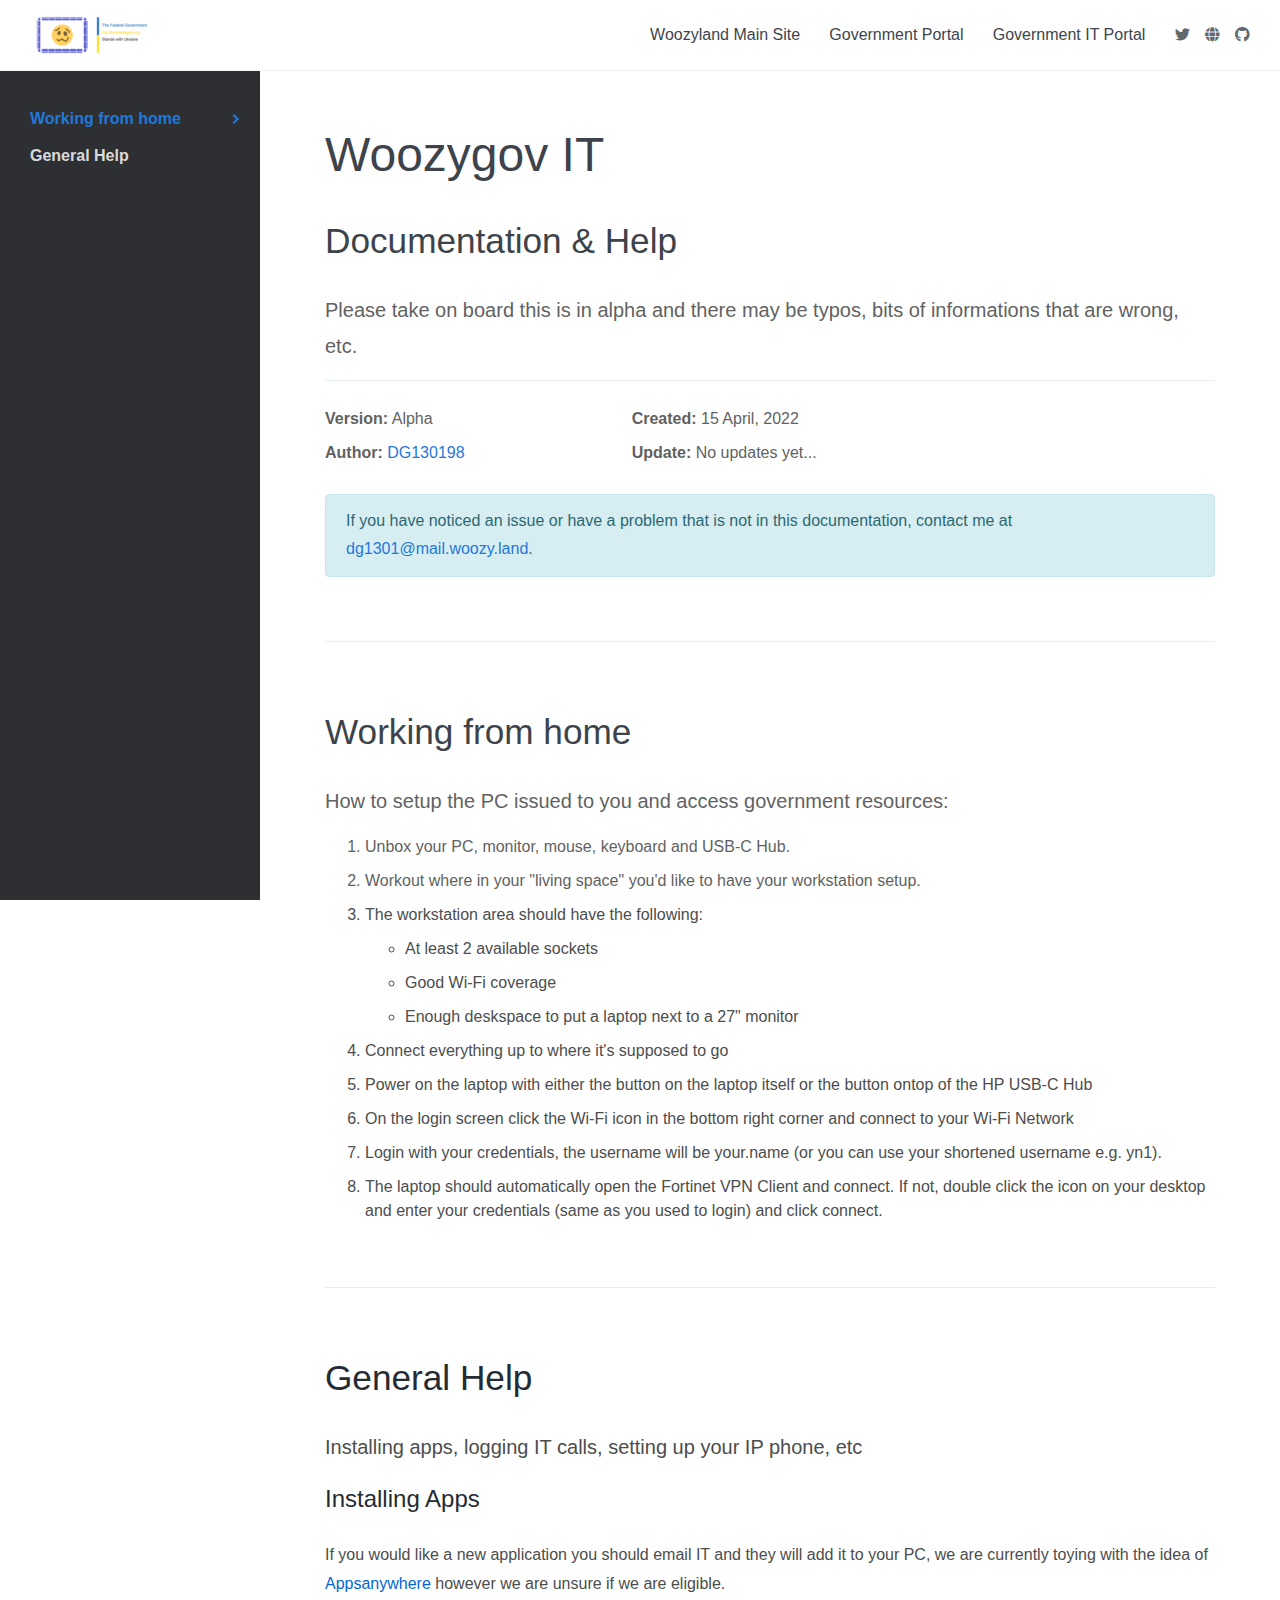
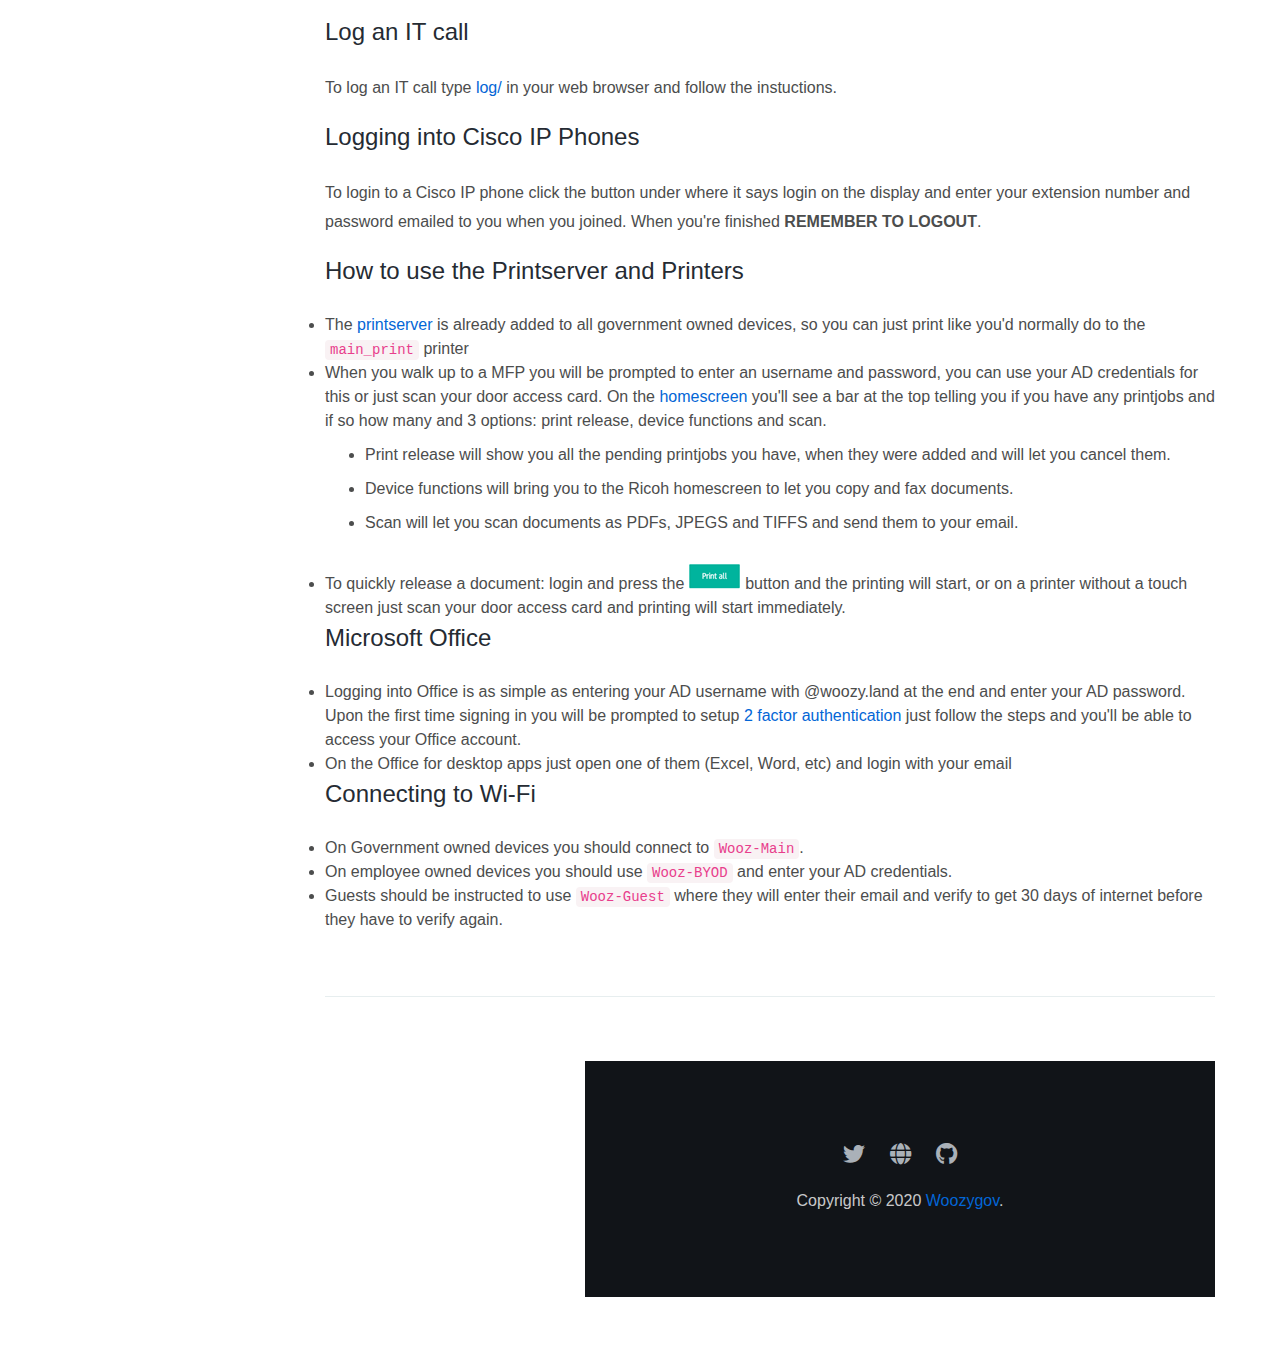
==== commit aa54b9fb: "Update" ====
--- a/index.html
+++ b/index.html
@@ -141,7 +141,7 @@
         <section id="printing">
           <h4>How to use the Printserver and Printers</h4>
           <li>The <a href="https://printserv.woozgov:9192">printserver</a> is already added to all government owned devices, so you can just print like you'd normally do to the <code>main_print</code> printer</li>
-          <li>When you walk up to a MFP you will be prompted to enter a username and password, you can use your AD credentials for this or just scan your door access card. On the <a href="pcutmfhome.png">homescreen</a> you'll see a bar at the top telling you if you have any printjobs and if so how many and 3 options: print release, device functions and scan. 
+          <li>When you walk up to a MFP you will be prompted to enter an username and password, you can use your AD credentials for this or just scan your door access card. On the <a href="pcutmfhome.png">homescreen</a> you'll see a bar at the top telling you if you have any printjobs and if so how many and 3 options: print release, device functions and scan. 
             <ul>
               <li>Print release will show you all the pending printjobs you have, when they were added and will let you cancel them.</li> 
               <li>Device functions will bring you to the Ricoh homescreen to let you copy and fax documents.</li>
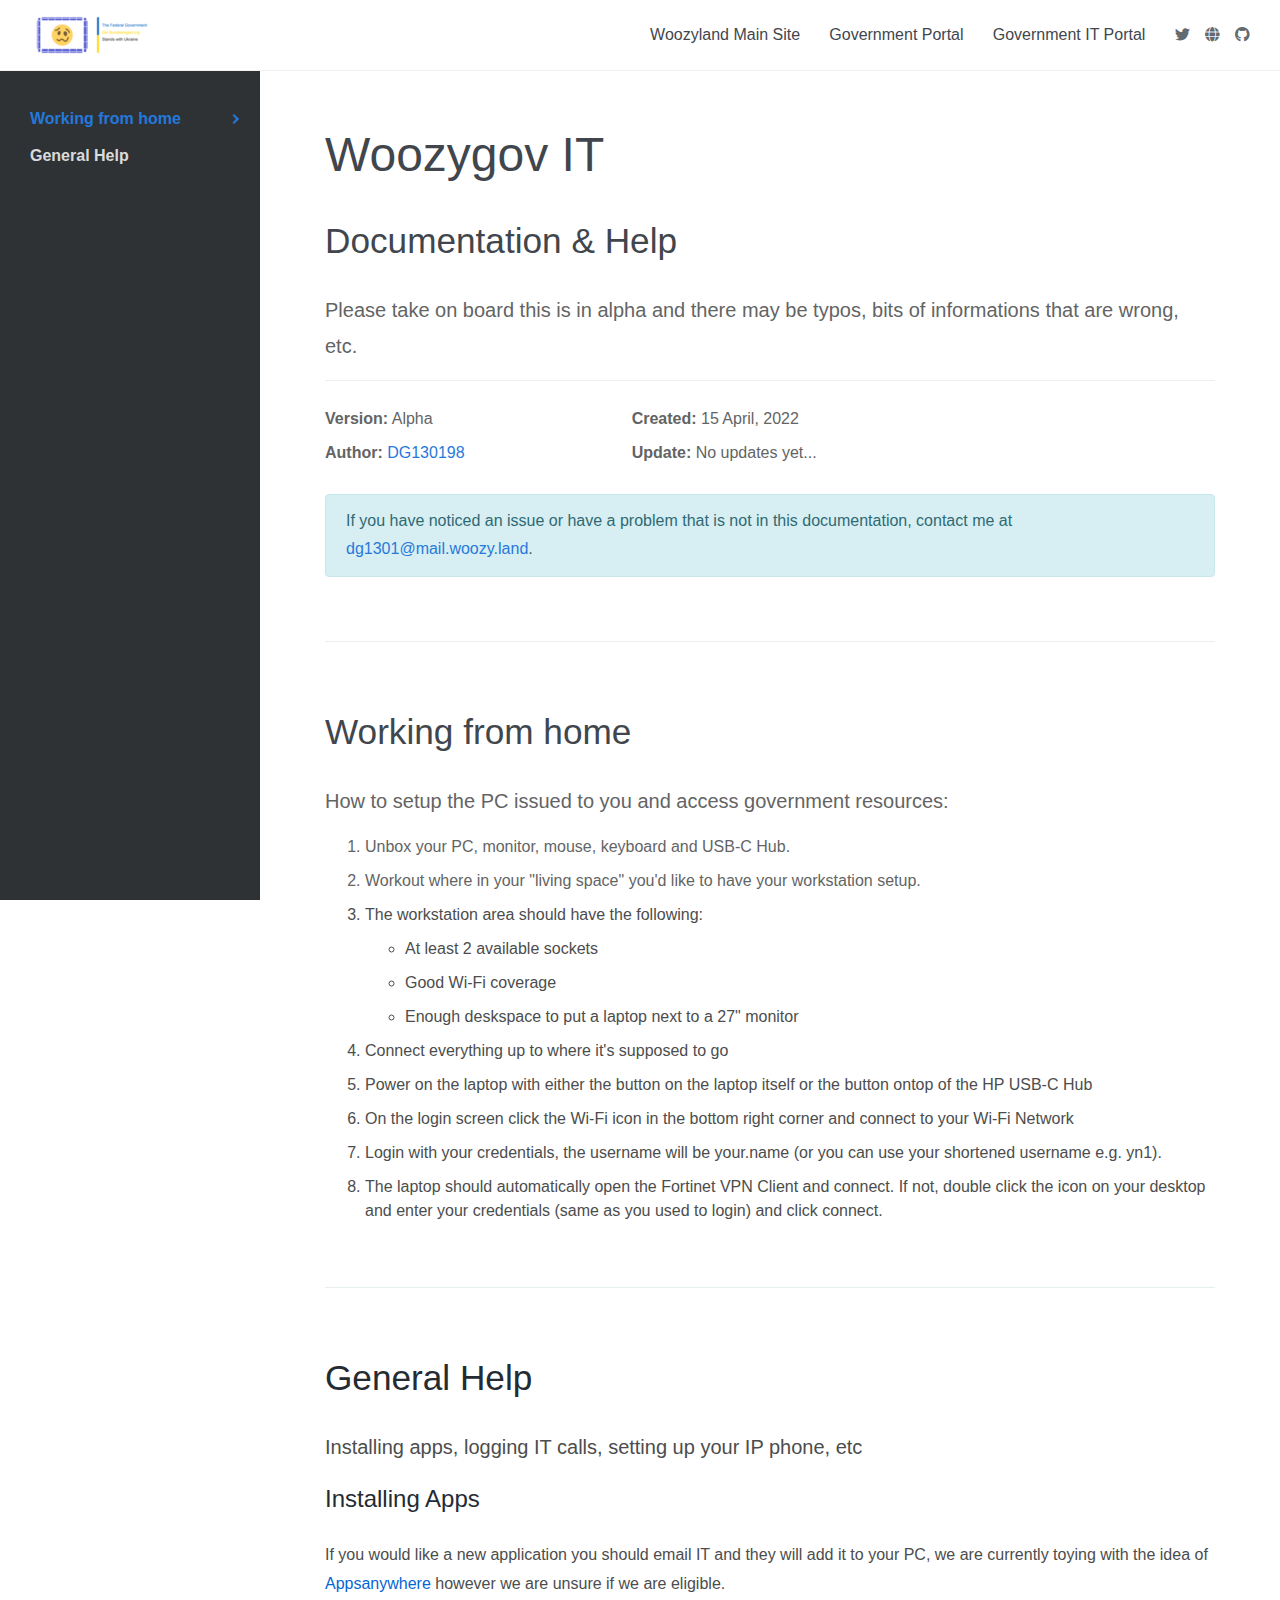
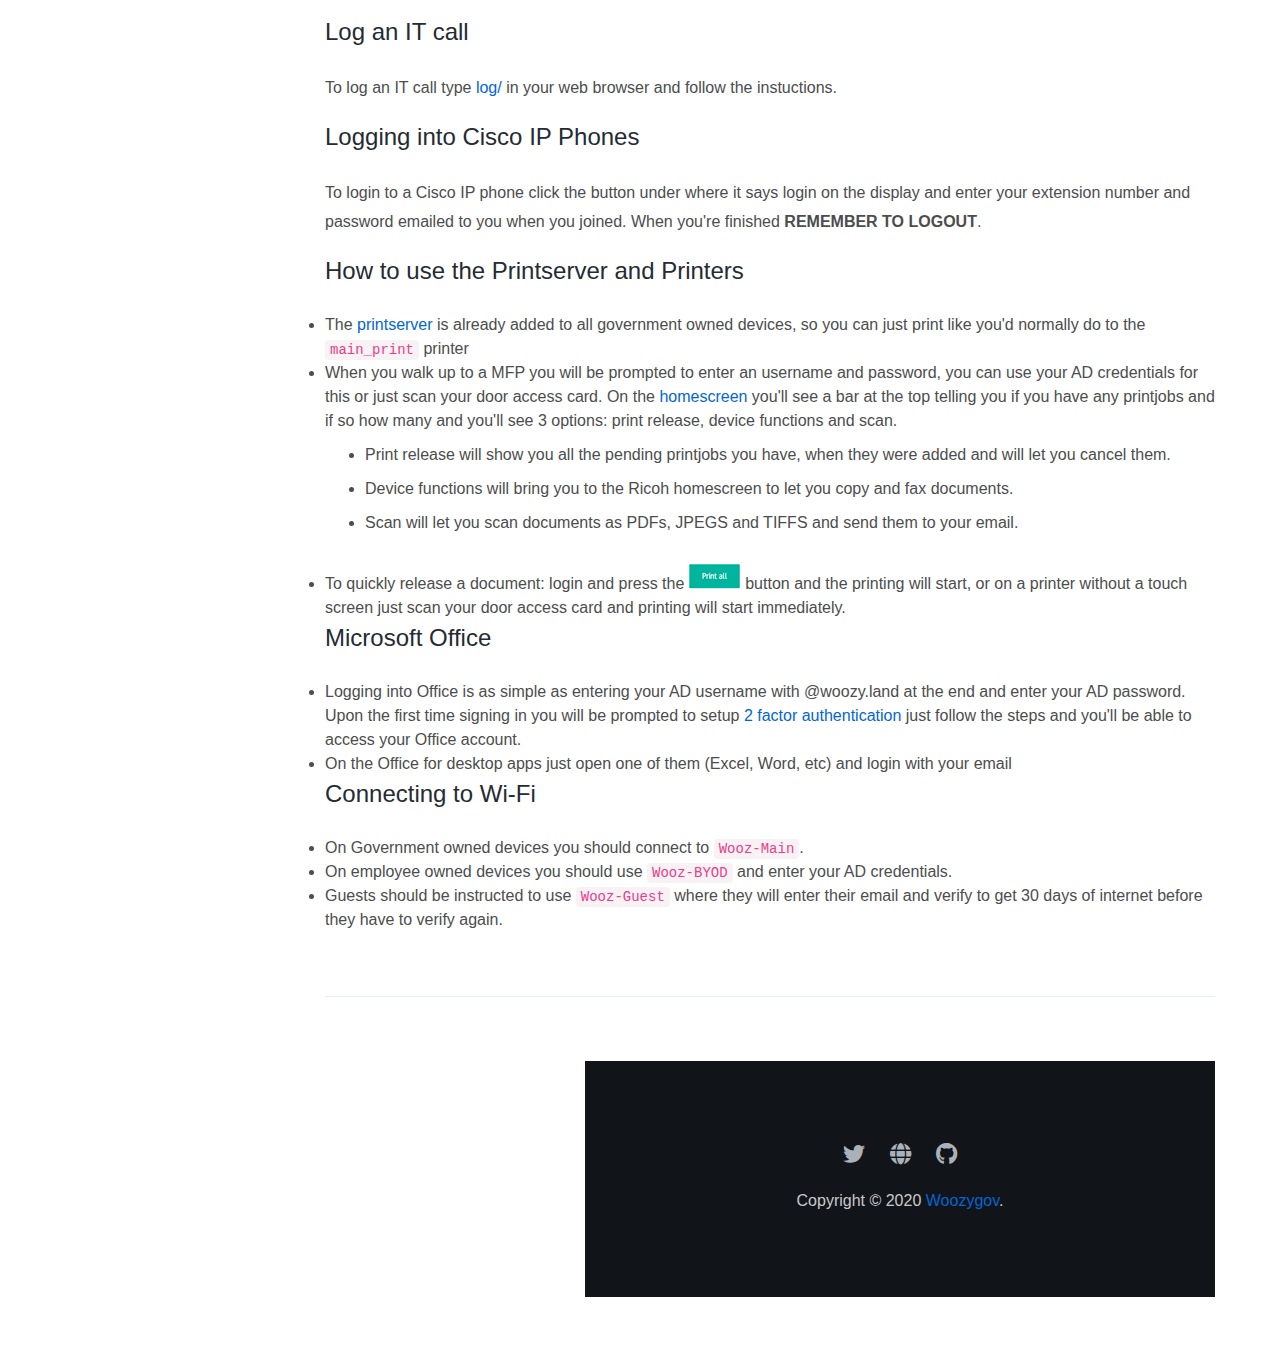
==== commit dd406b77: "Update" ====
--- a/index.html
+++ b/index.html
@@ -141,7 +141,7 @@
         <section id="printing">
           <h4>How to use the Printserver and Printers</h4>
           <li>The <a href="https://printserv.woozgov:9192">printserver</a> is already added to all government owned devices, so you can just print like you'd normally do to the <code>main_print</code> printer</li>
-          <li>When you walk up to a MFP you will be prompted to enter an username and password, you can use your AD credentials for this or just scan your door access card. On the <a href="pcutmfhome.png">homescreen</a> you'll see a bar at the top telling you if you have any printjobs and if so how many and 3 options: print release, device functions and scan. 
+          <li>When you walk up to a MFP you will be prompted to enter an username and password, you can use your AD credentials for this or just scan your door access card. On the <a href="pcutmfhome.png">homescreen</a> you'll see a bar at the top telling you if you have any printjobs and if so how many and you'll see 3 options: print release, device functions and scan. 
             <ul>
               <li>Print release will show you all the pending printjobs you have, when they were added and will let you cancel them.</li> 
               <li>Device functions will bring you to the Ricoh homescreen to let you copy and fax documents.</li>
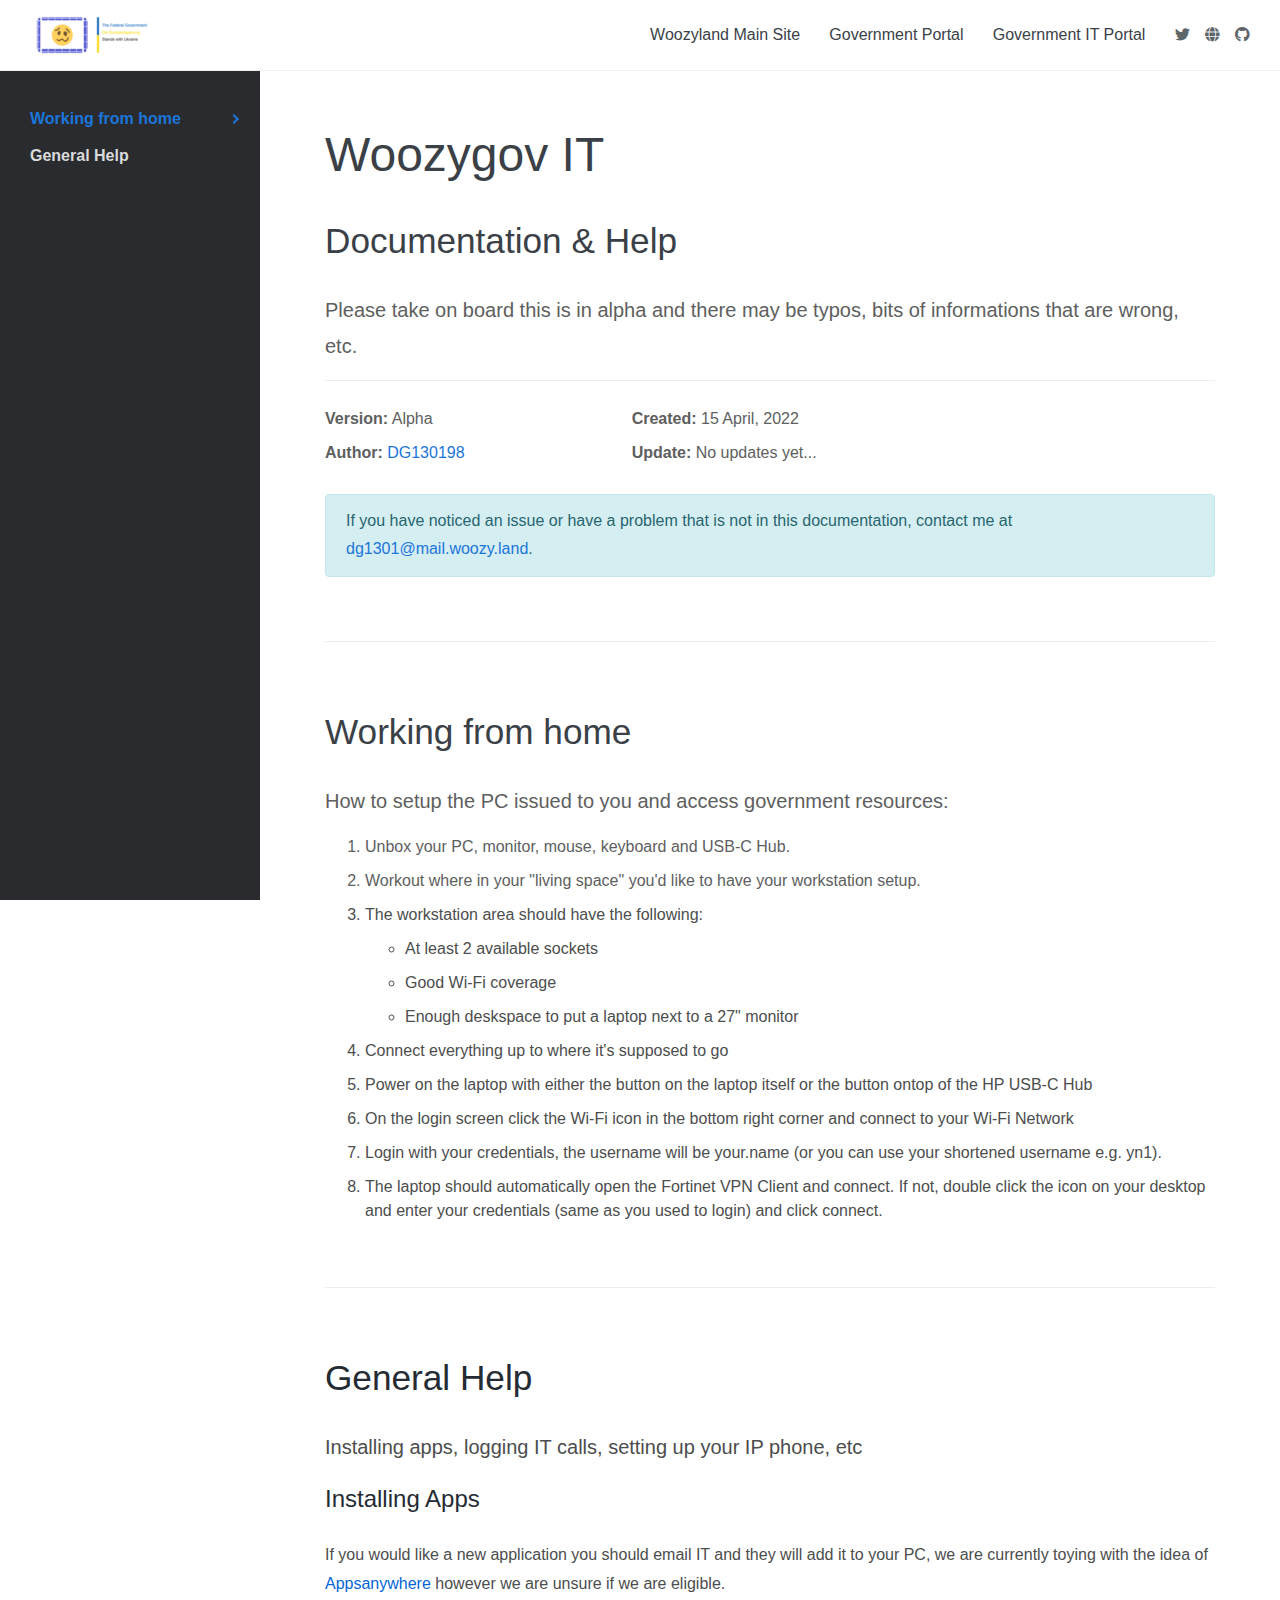
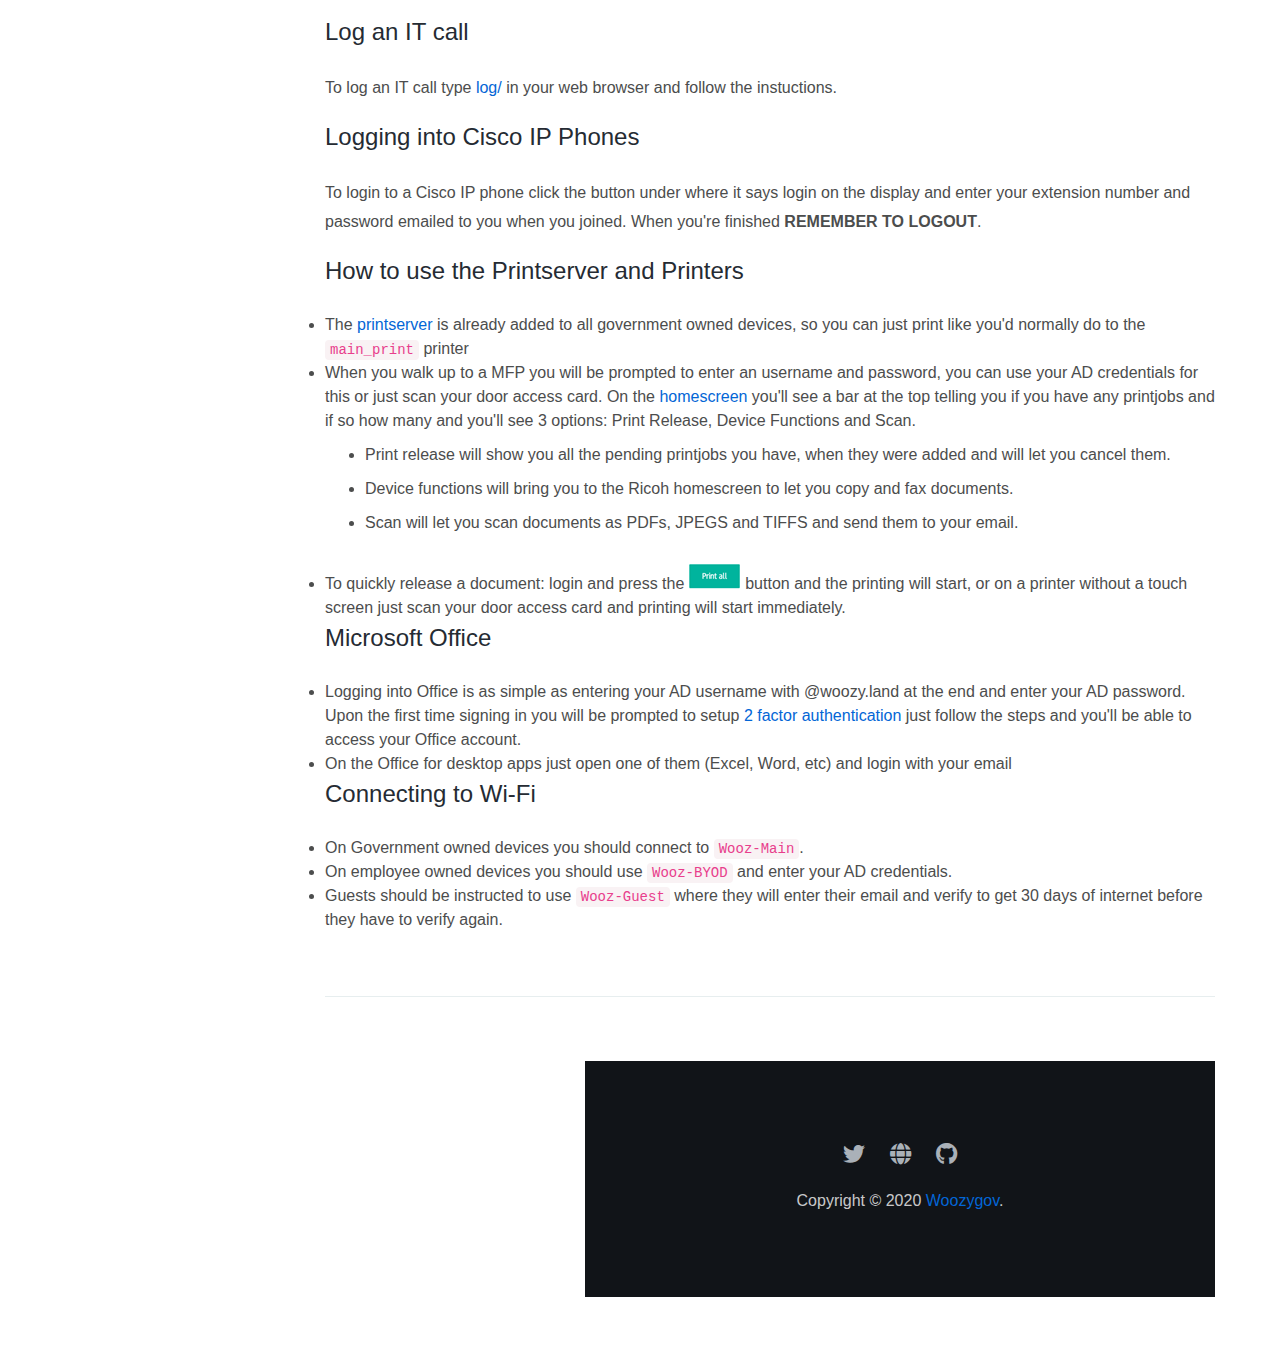
==== commit e646d5ef: "Update" ====
--- a/index.html
+++ b/index.html
@@ -141,7 +141,7 @@
         <section id="printing">
           <h4>How to use the Printserver and Printers</h4>
           <li>The <a href="https://printserv.woozgov:9192">printserver</a> is already added to all government owned devices, so you can just print like you'd normally do to the <code>main_print</code> printer</li>
-          <li>When you walk up to a MFP you will be prompted to enter an username and password, you can use your AD credentials for this or just scan your door access card. On the <a href="pcutmfhome.png">homescreen</a> you'll see a bar at the top telling you if you have any printjobs and if so how many and you'll see 3 options: print release, device functions and scan. 
+          <li>When you walk up to a MFP you will be prompted to enter an username and password, you can use your AD credentials for this or just scan your door access card. On the <a href="pcutmfhome.png">homescreen</a> you'll see a bar at the top telling you if you have any printjobs and if so how many and you'll see 3 options: Print Release, Device Functions and Scan. 
             <ul>
               <li>Print release will show you all the pending printjobs you have, when they were added and will let you cancel them.</li> 
               <li>Device functions will bring you to the Ricoh homescreen to let you copy and fax documents.</li>
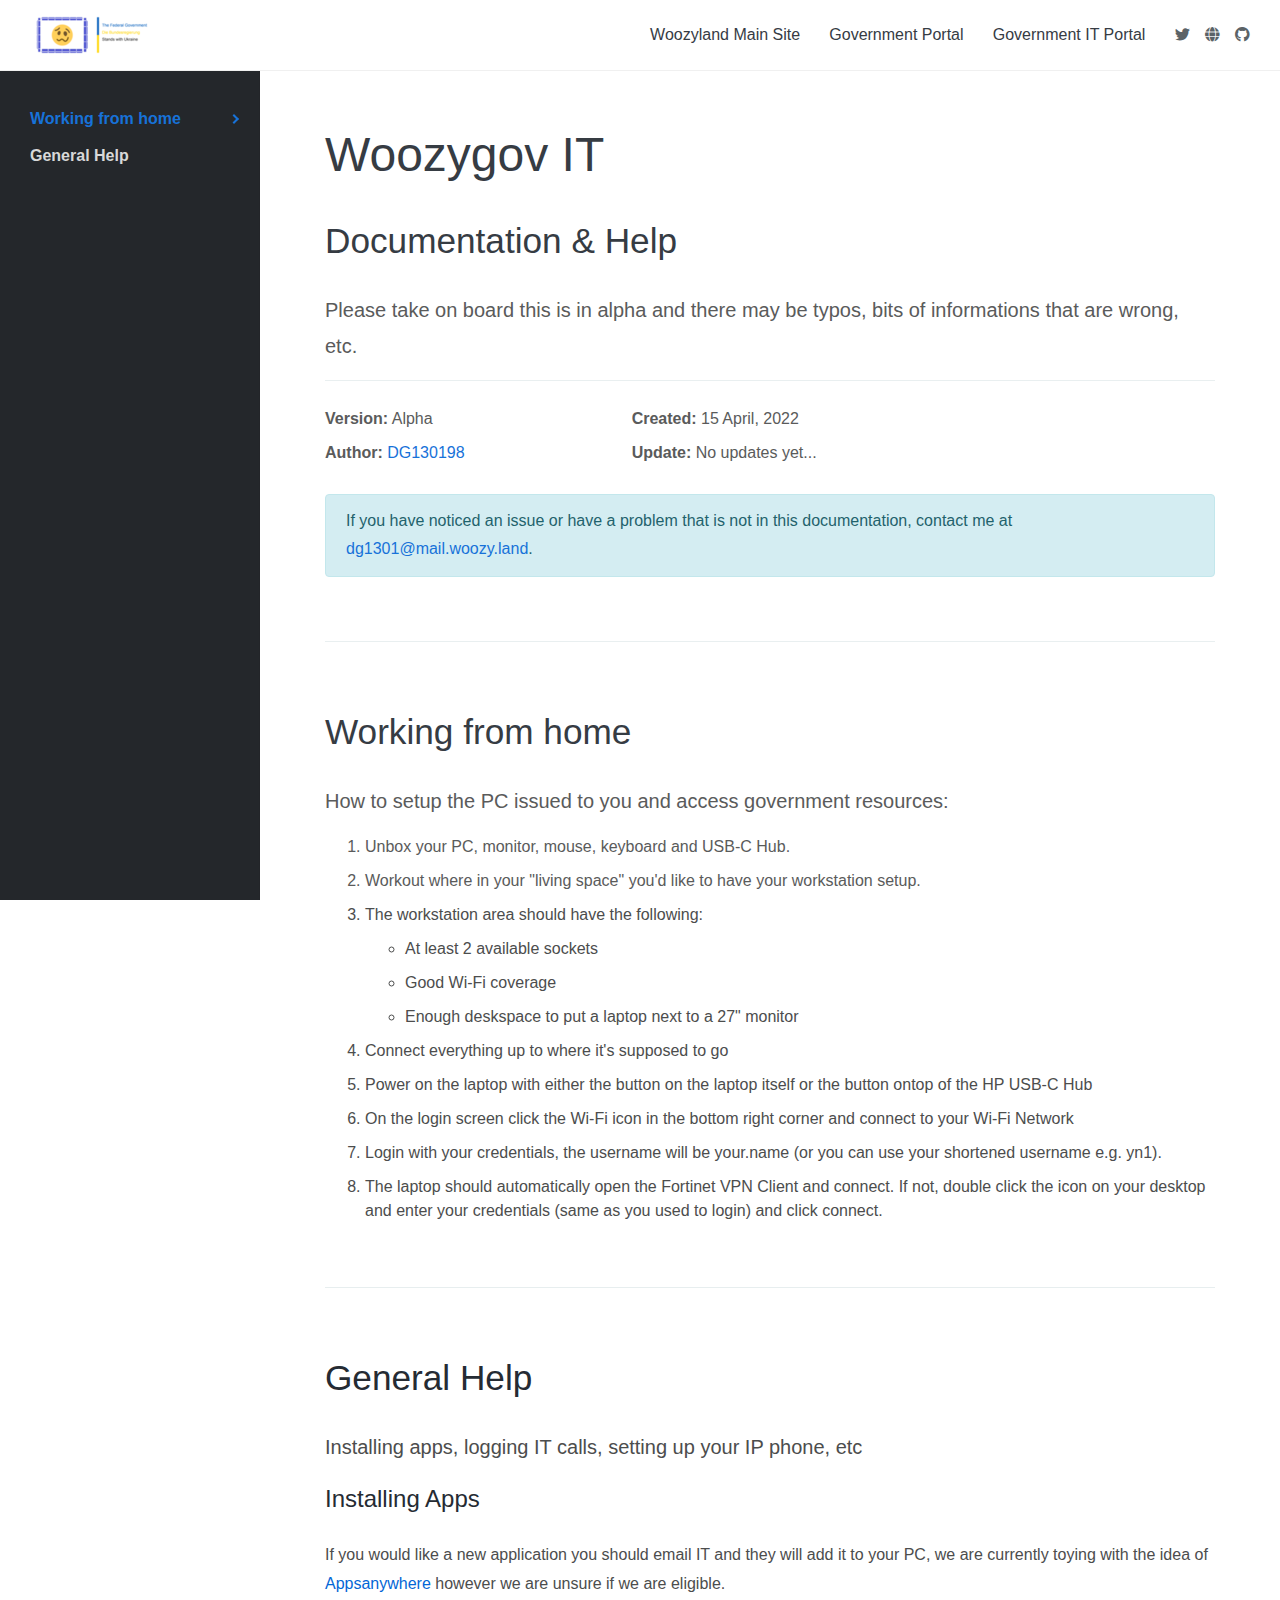
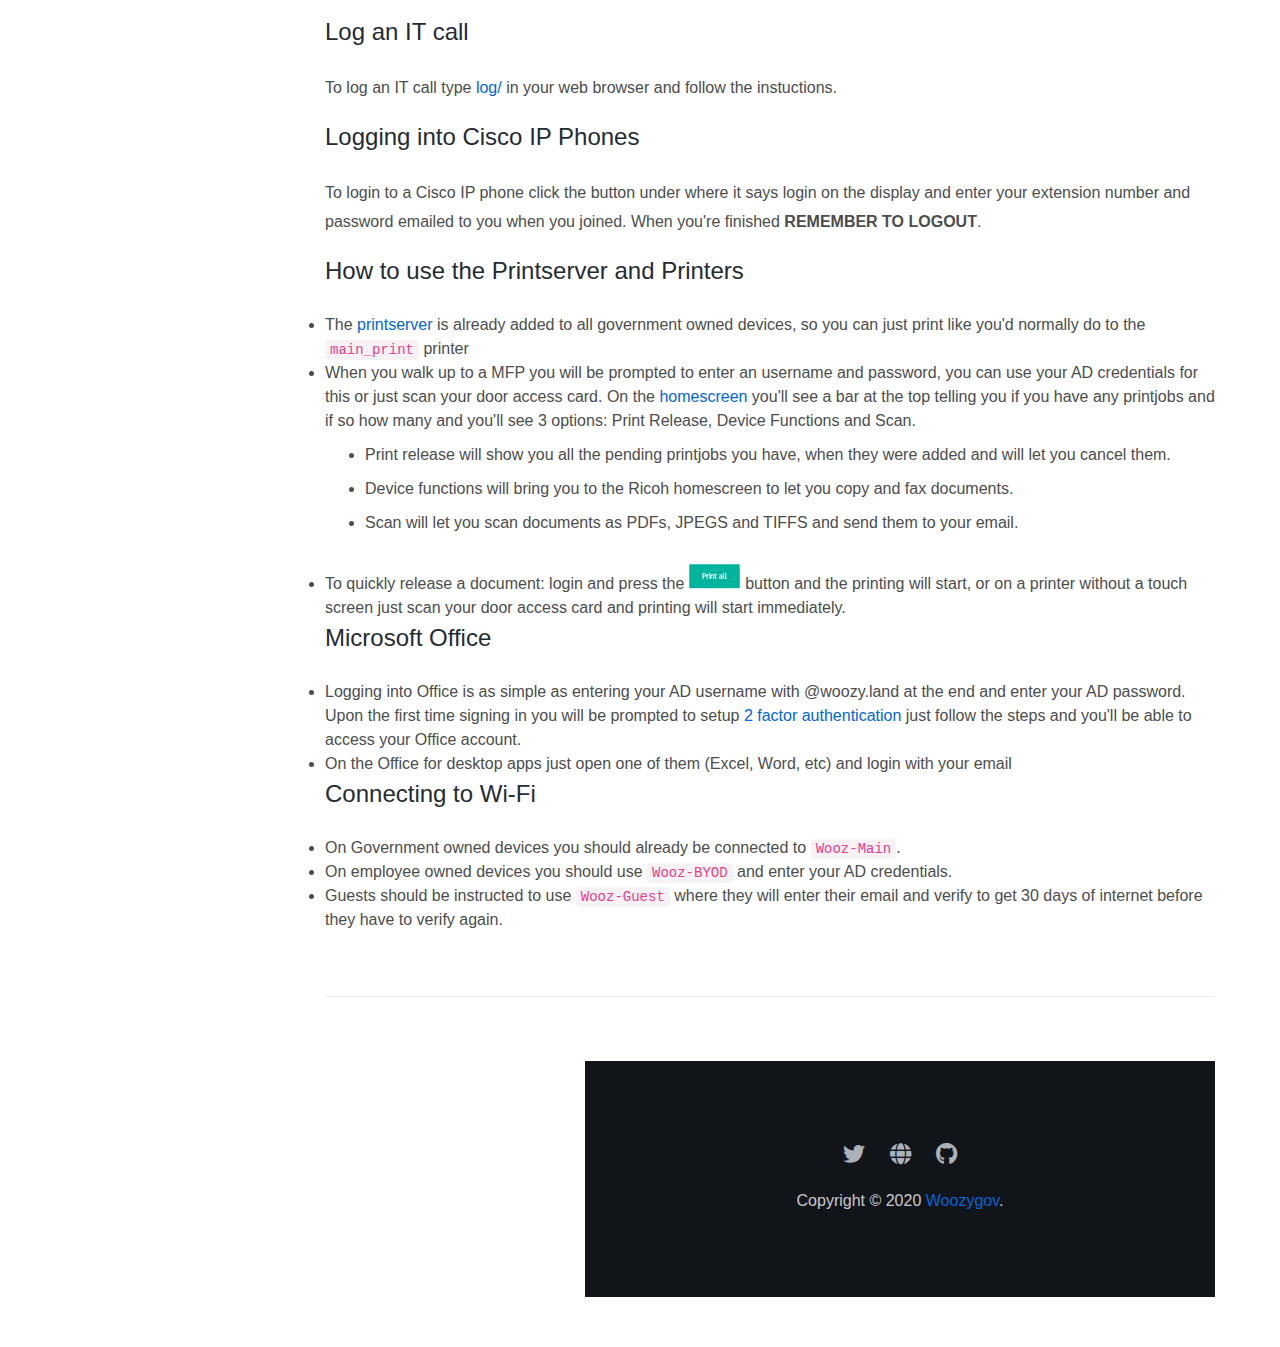
==== commit e3b63a4e: "Update index.html" ====
--- a/index.html
+++ b/index.html
@@ -158,7 +158,7 @@
 
         <section id="wifi">
           <h4>Connecting to Wi-Fi</h4>
-          <li>On Government owned devices you should connect to <code>Wooz-Main</code>.</li>
+          <li>On Government owned devices you should already be connected to <code>Wooz-Main</code>.</li>
           <li>On employee owned devices you should use <code>Wooz-BYOD</code> and enter your AD credentials.</li>
           <li>Guests should be instructed to use <code>Wooz-Guest</code> where they will enter their email and verify to get 30 days of internet before they have to verify again.</li>
         </section>
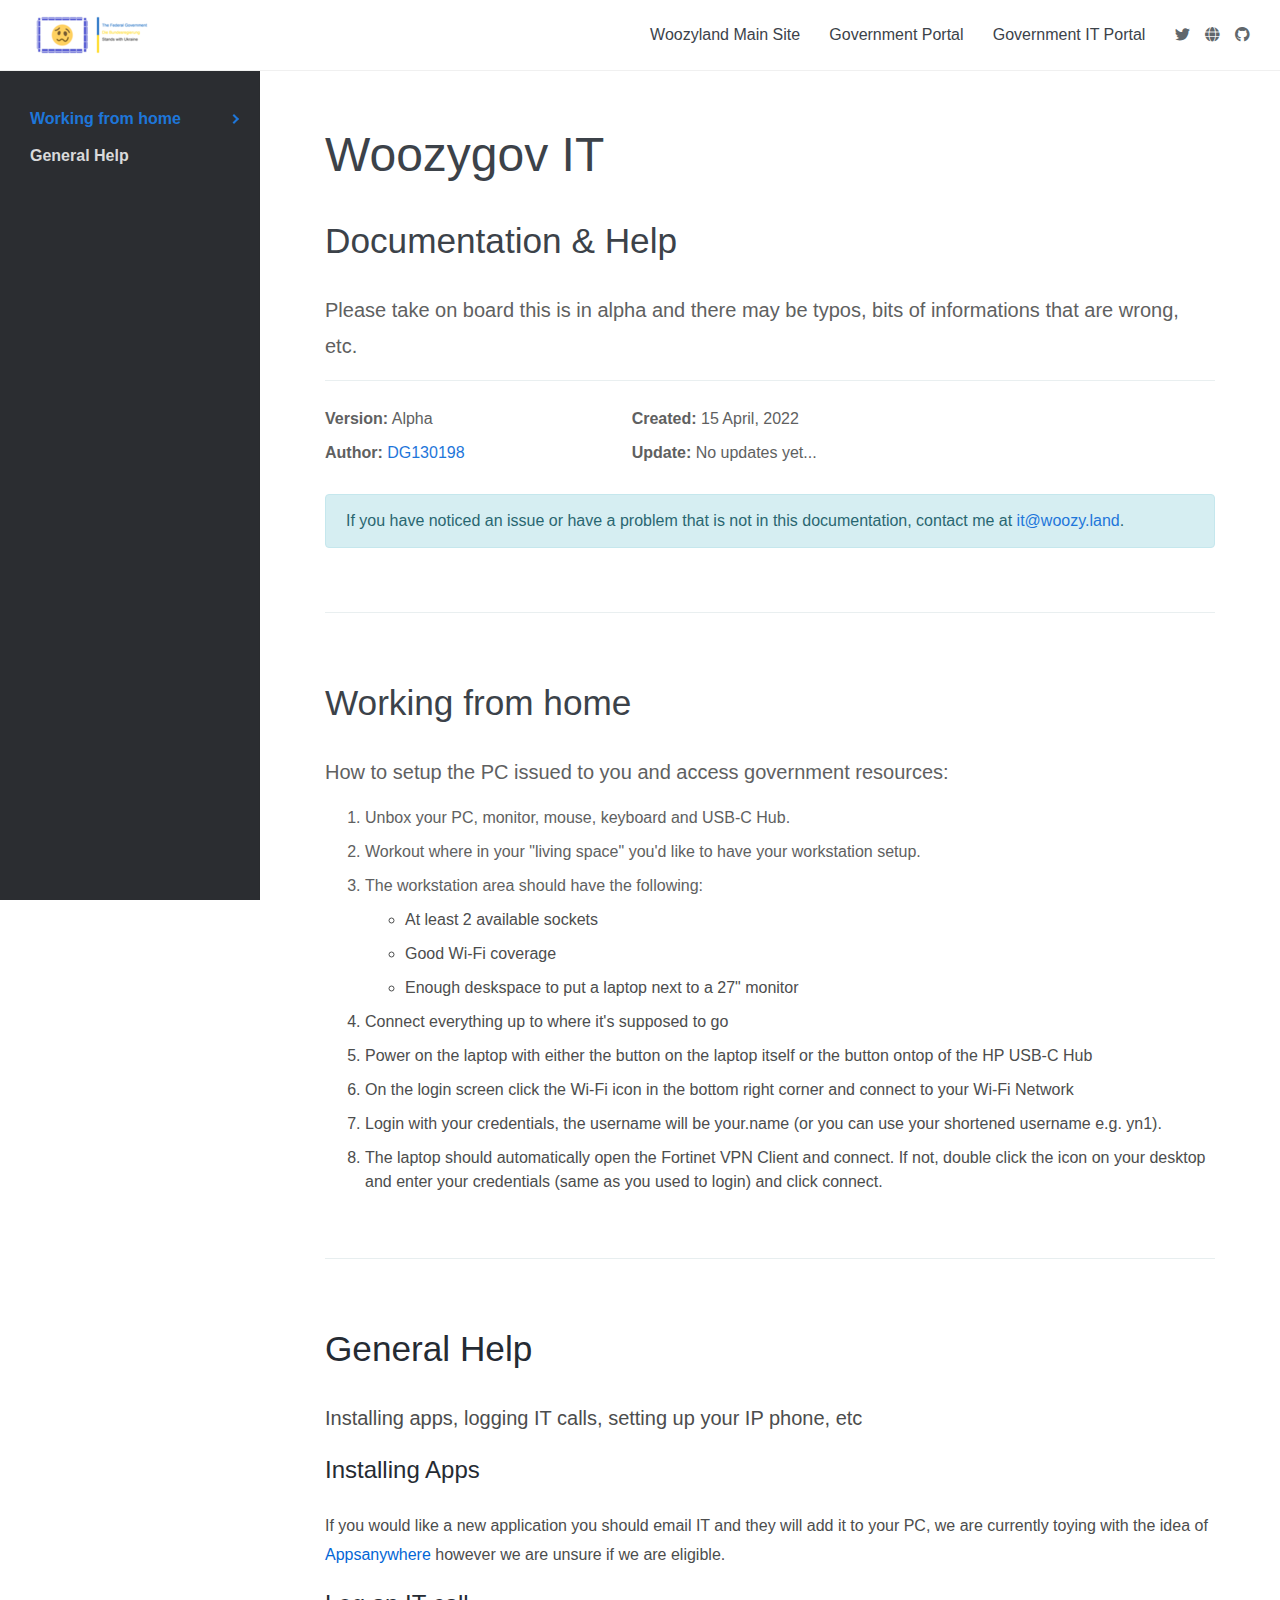
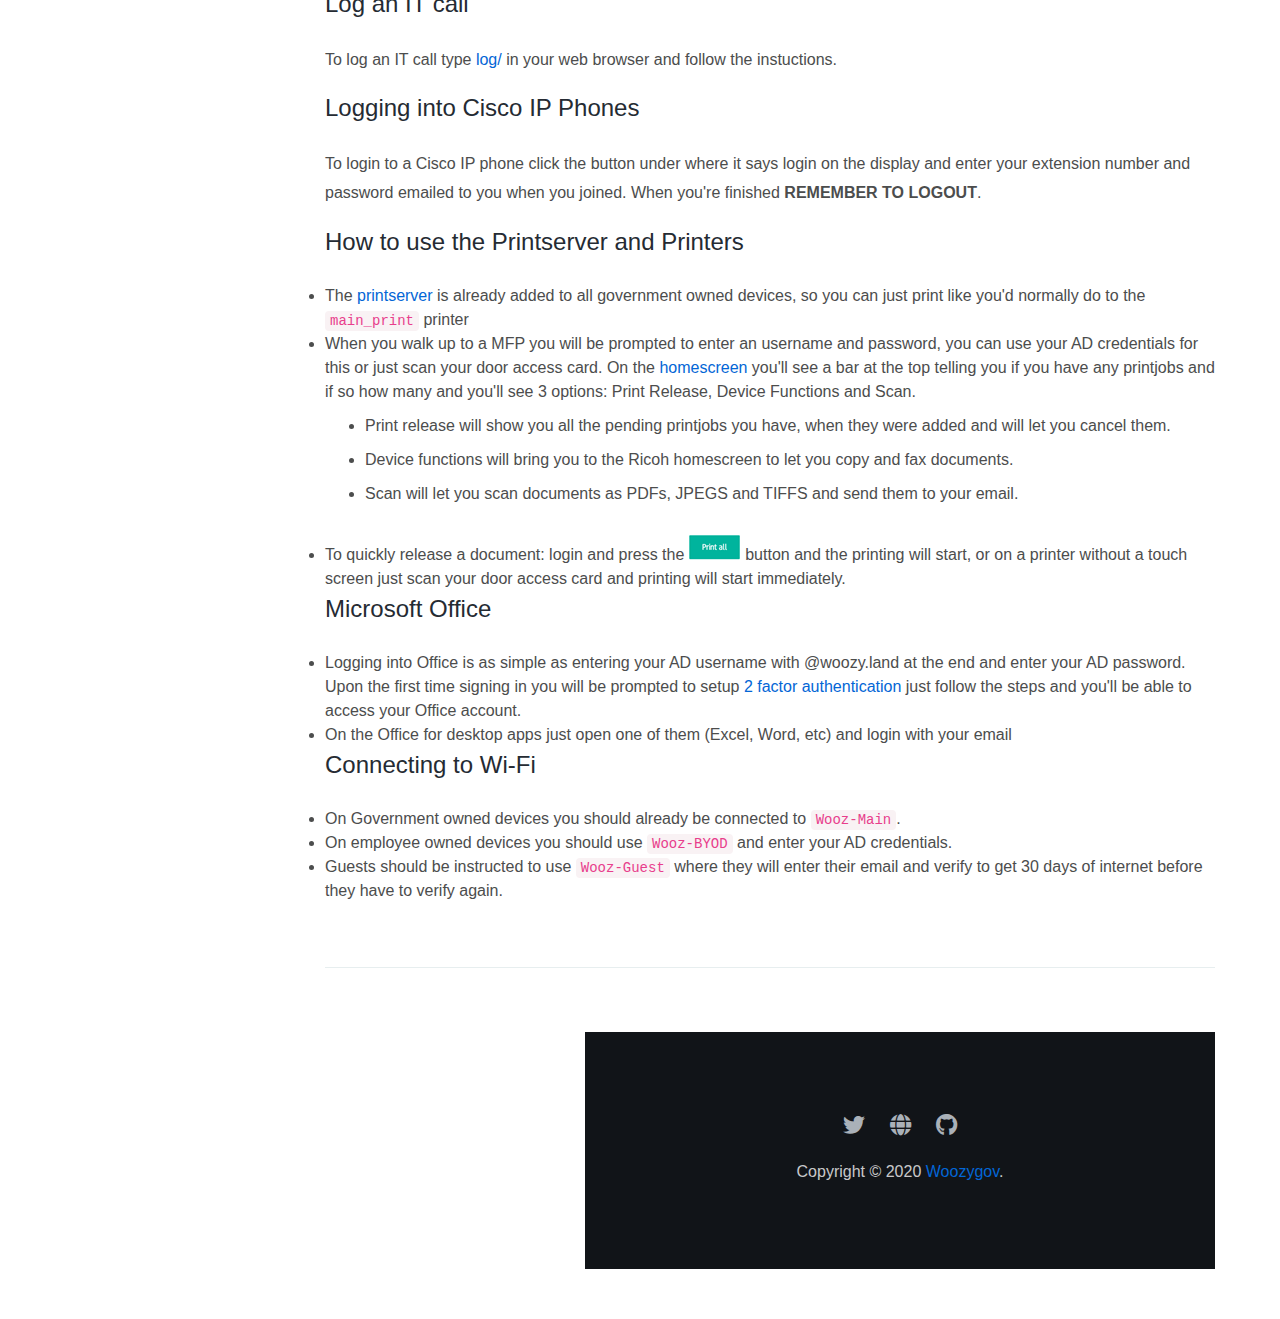
==== commit c06e7db3: "Update to accomodate for change of username by one of IT technicians" ====
--- a/index.html
+++ b/index.html
@@ -7,7 +7,7 @@
 <link href="https://woozy.land/assets/twitterwoozy.png" rel="icon" />
 <title>Woozygov IT Docs</title>
 <meta name="description" content="Woozygov IT Docs">
-<meta name="author" content="DG1301">
+<meta name="author" content="Dodgydave7 & Daymons">
 
 <link rel="stylesheet" type="text/css" href="assets/vendor/bootstrap/css/bootstrap.min.css" />
 <link rel="stylesheet" type="text/css" href="assets/vendor/font-awesome/css/all.min.css" />
@@ -92,7 +92,7 @@
 				</ul>
 			</div>
 		</div>
-        <p class="alert alert-info">If you have noticed an issue or have a problem that is not in this documentation, contact me at <a href="mailto:dg1301@mail.woozy.land">dg1301@mail.woozy.land</a>.</p>
+        <p class="alert alert-info">If you have noticed an issue or have a problem that is not in this documentation, contact me at <a href="mailto:it@woozy.land">it@woozy.land</a>.</p>
         </section>
         
 		<hr class="divider">
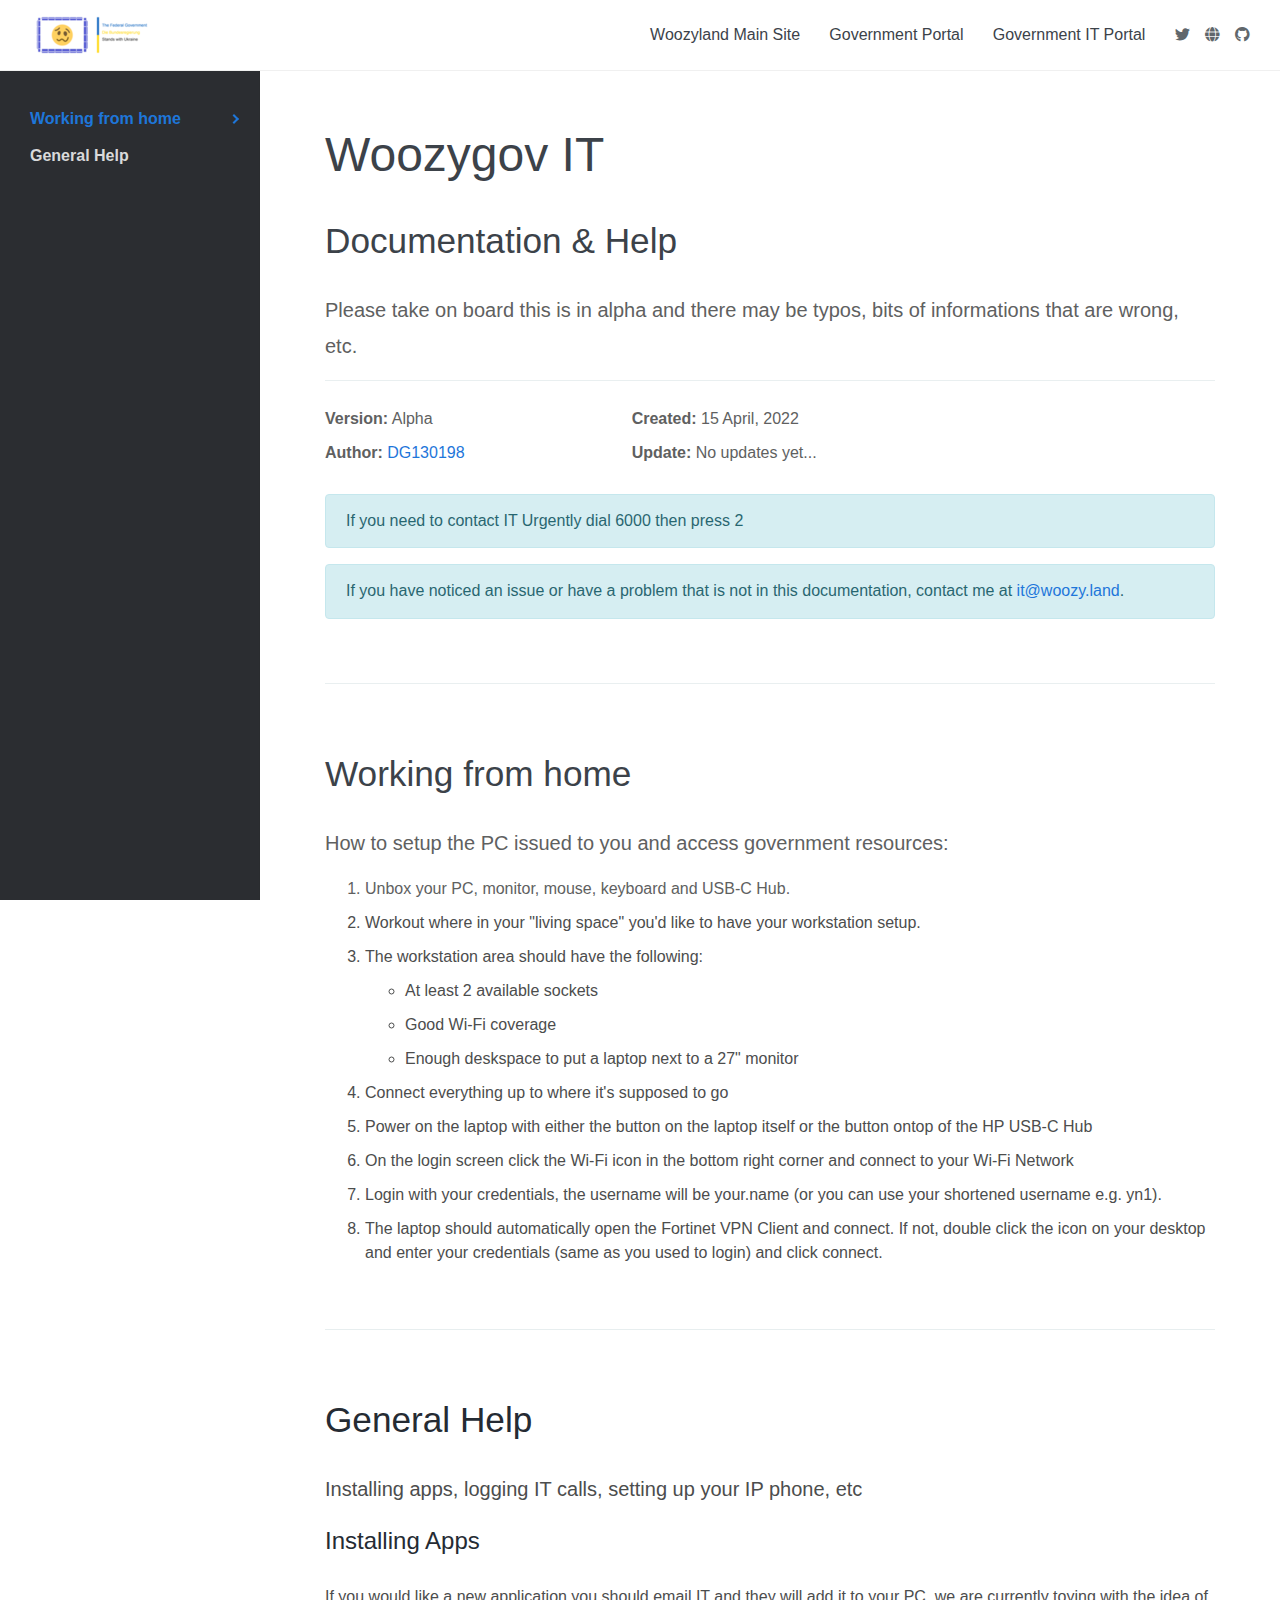
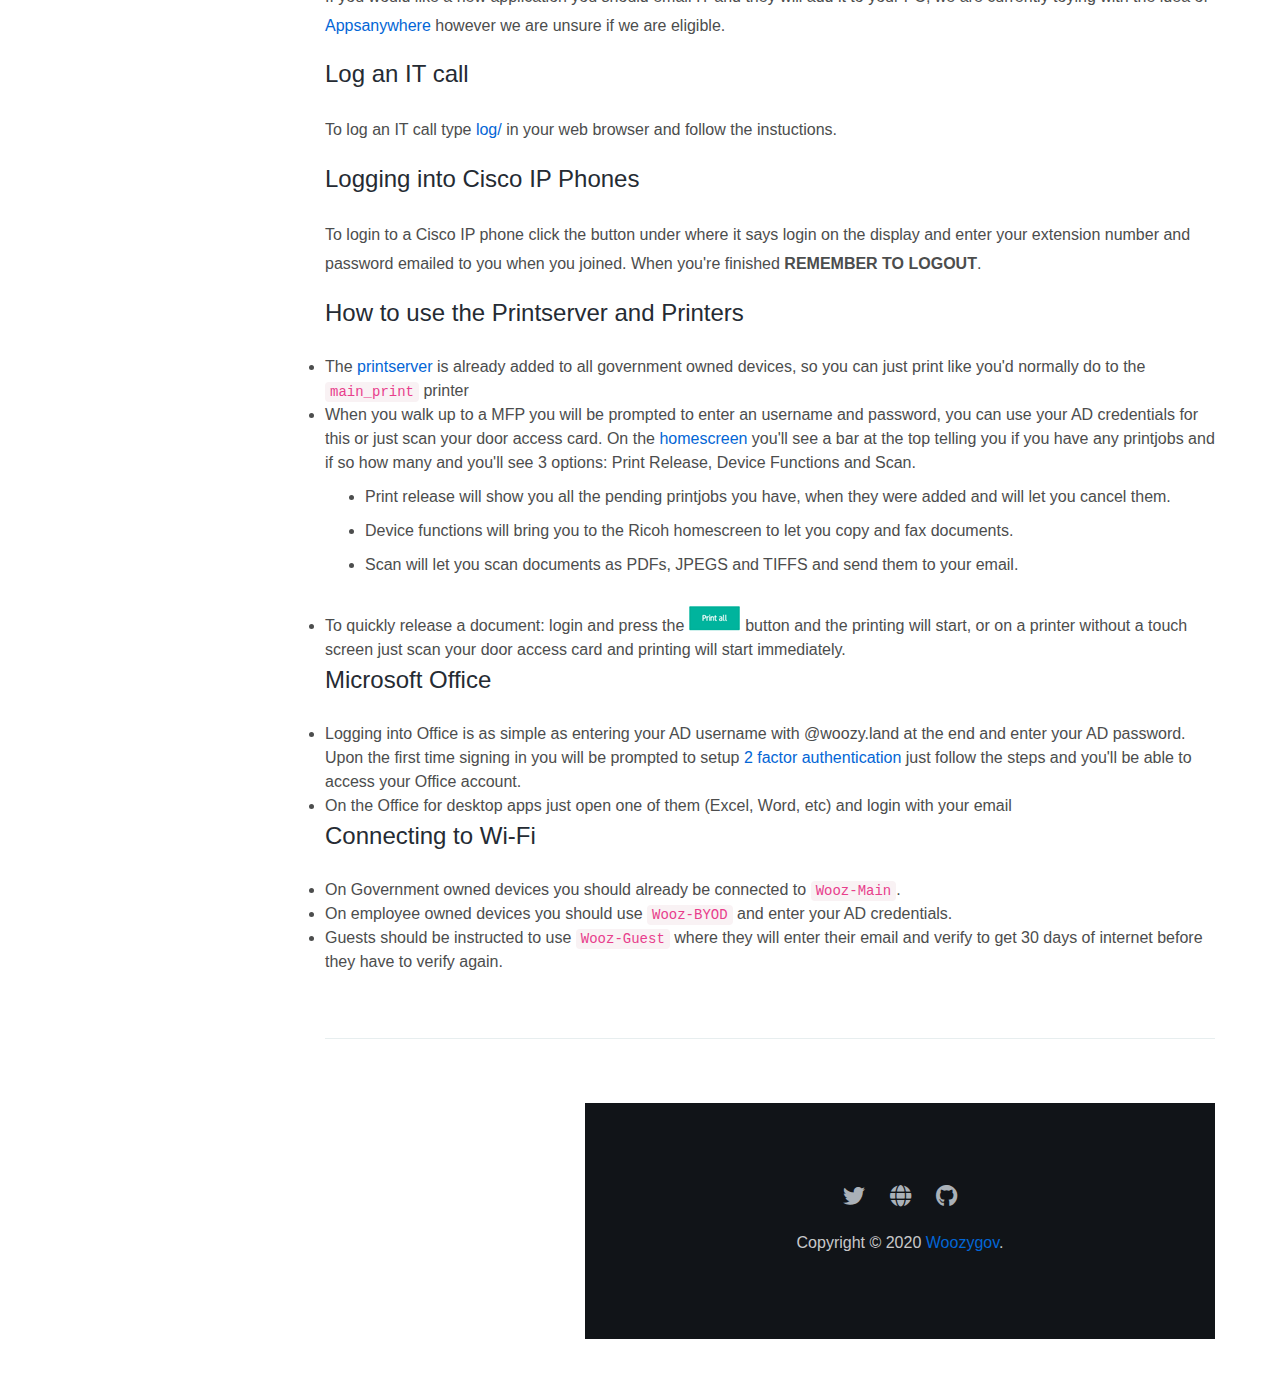
==== commit b940ba1f: "Update index.html" ====
--- a/index.html
+++ b/index.html
@@ -92,6 +92,7 @@
 				</ul>
 			</div>
 		</div>
+		<p class="alert alert-info">If you need to contact IT Urgently dial 6000 then press 2</p>	
         <p class="alert alert-info">If you have noticed an issue or have a problem that is not in this documentation, contact me at <a href="mailto:it@woozy.land">it@woozy.land</a>.</p>
         </section>
         
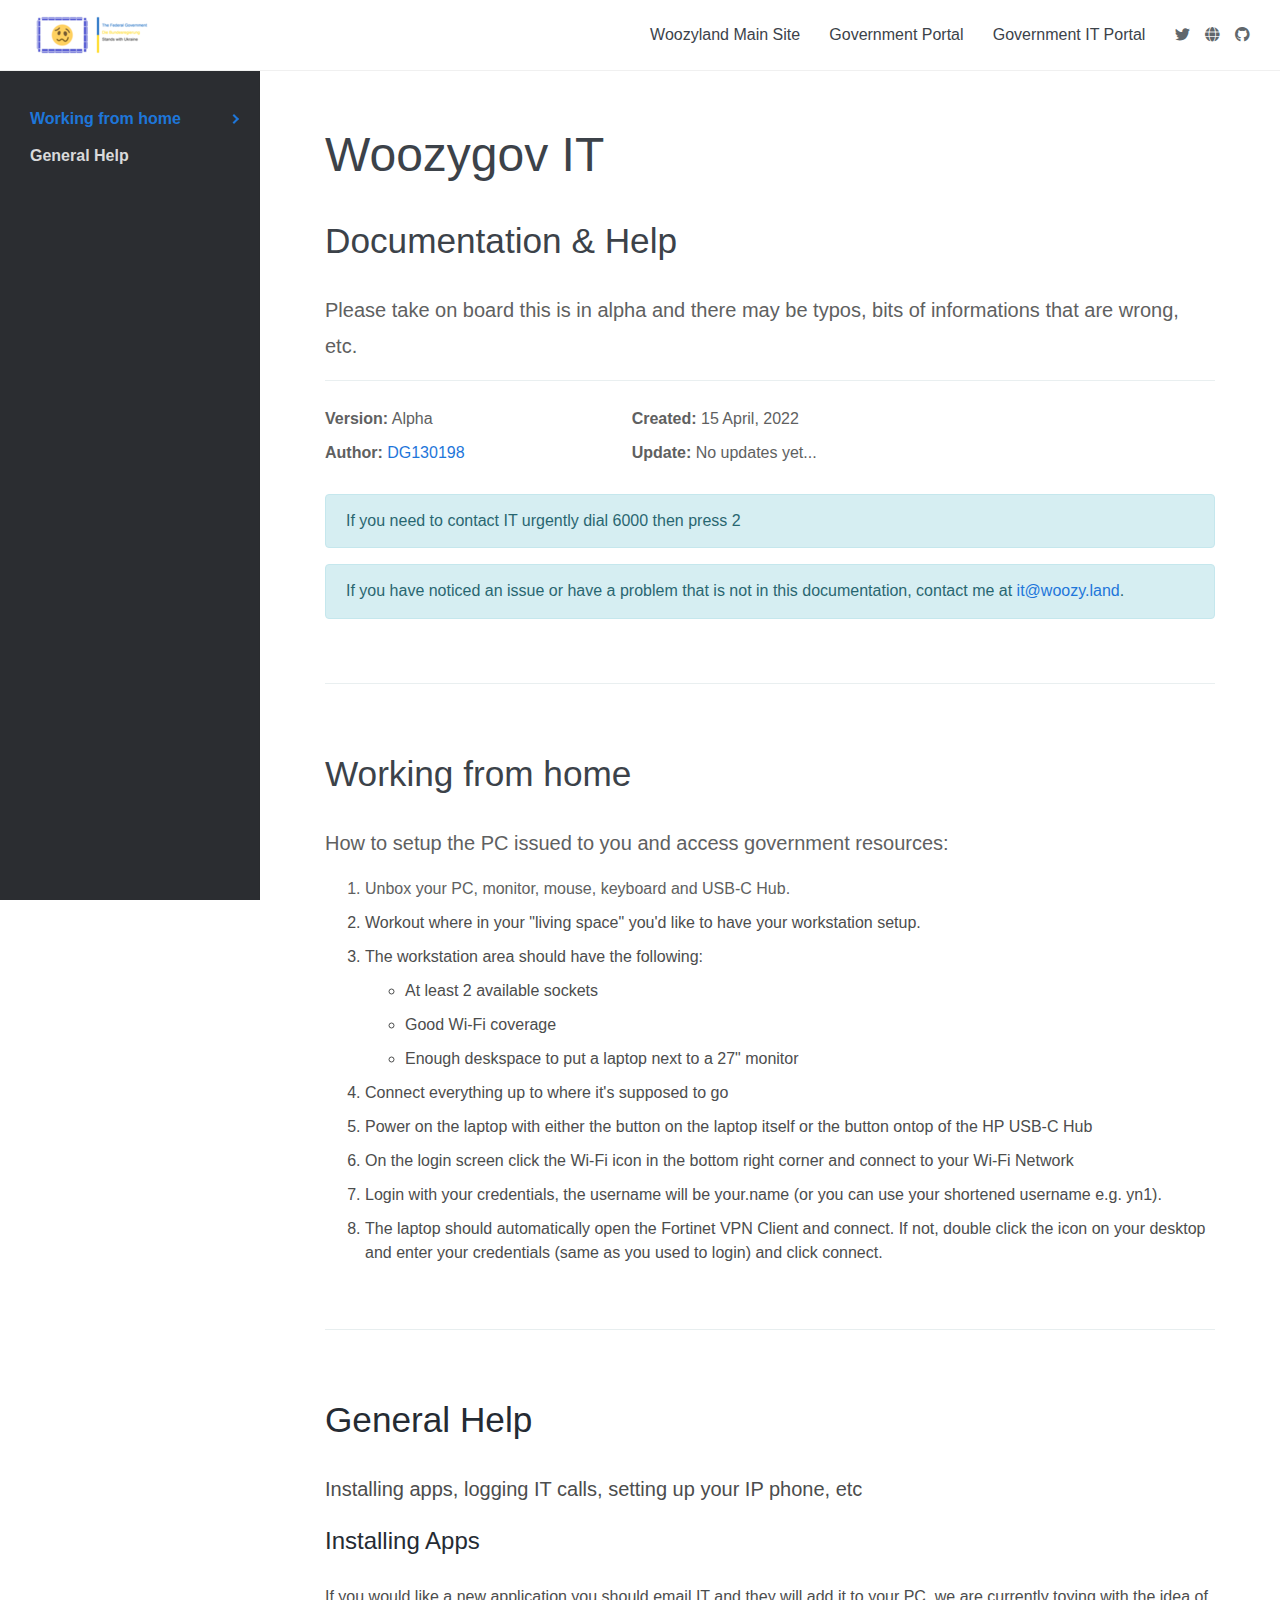
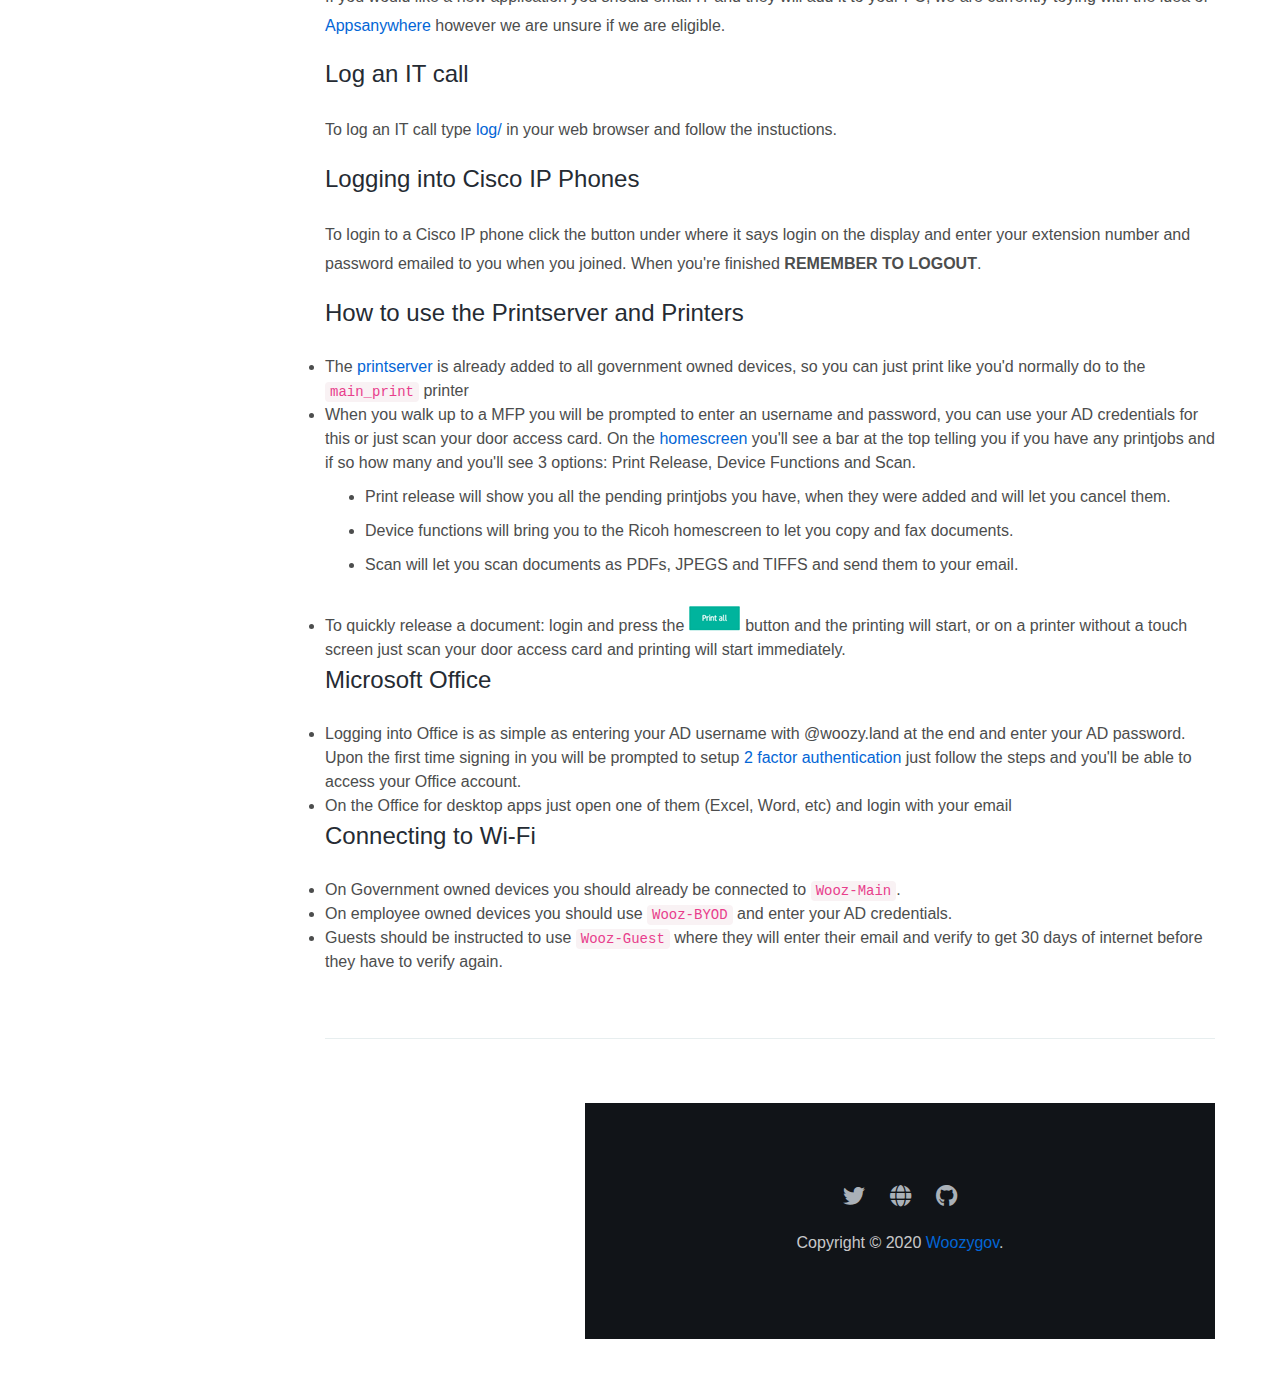
==== commit a53d1f54: "Update index.html" ====
--- a/index.html
+++ b/index.html
@@ -92,7 +92,7 @@
 				</ul>
 			</div>
 		</div>
-		<p class="alert alert-info">If you need to contact IT Urgently dial 6000 then press 2</p>	
+		<p class="alert alert-info">If you need to contact IT urgently dial 6000 then press 2</p>	
         <p class="alert alert-info">If you have noticed an issue or have a problem that is not in this documentation, contact me at <a href="mailto:it@woozy.land">it@woozy.land</a>.</p>
         </section>
         
